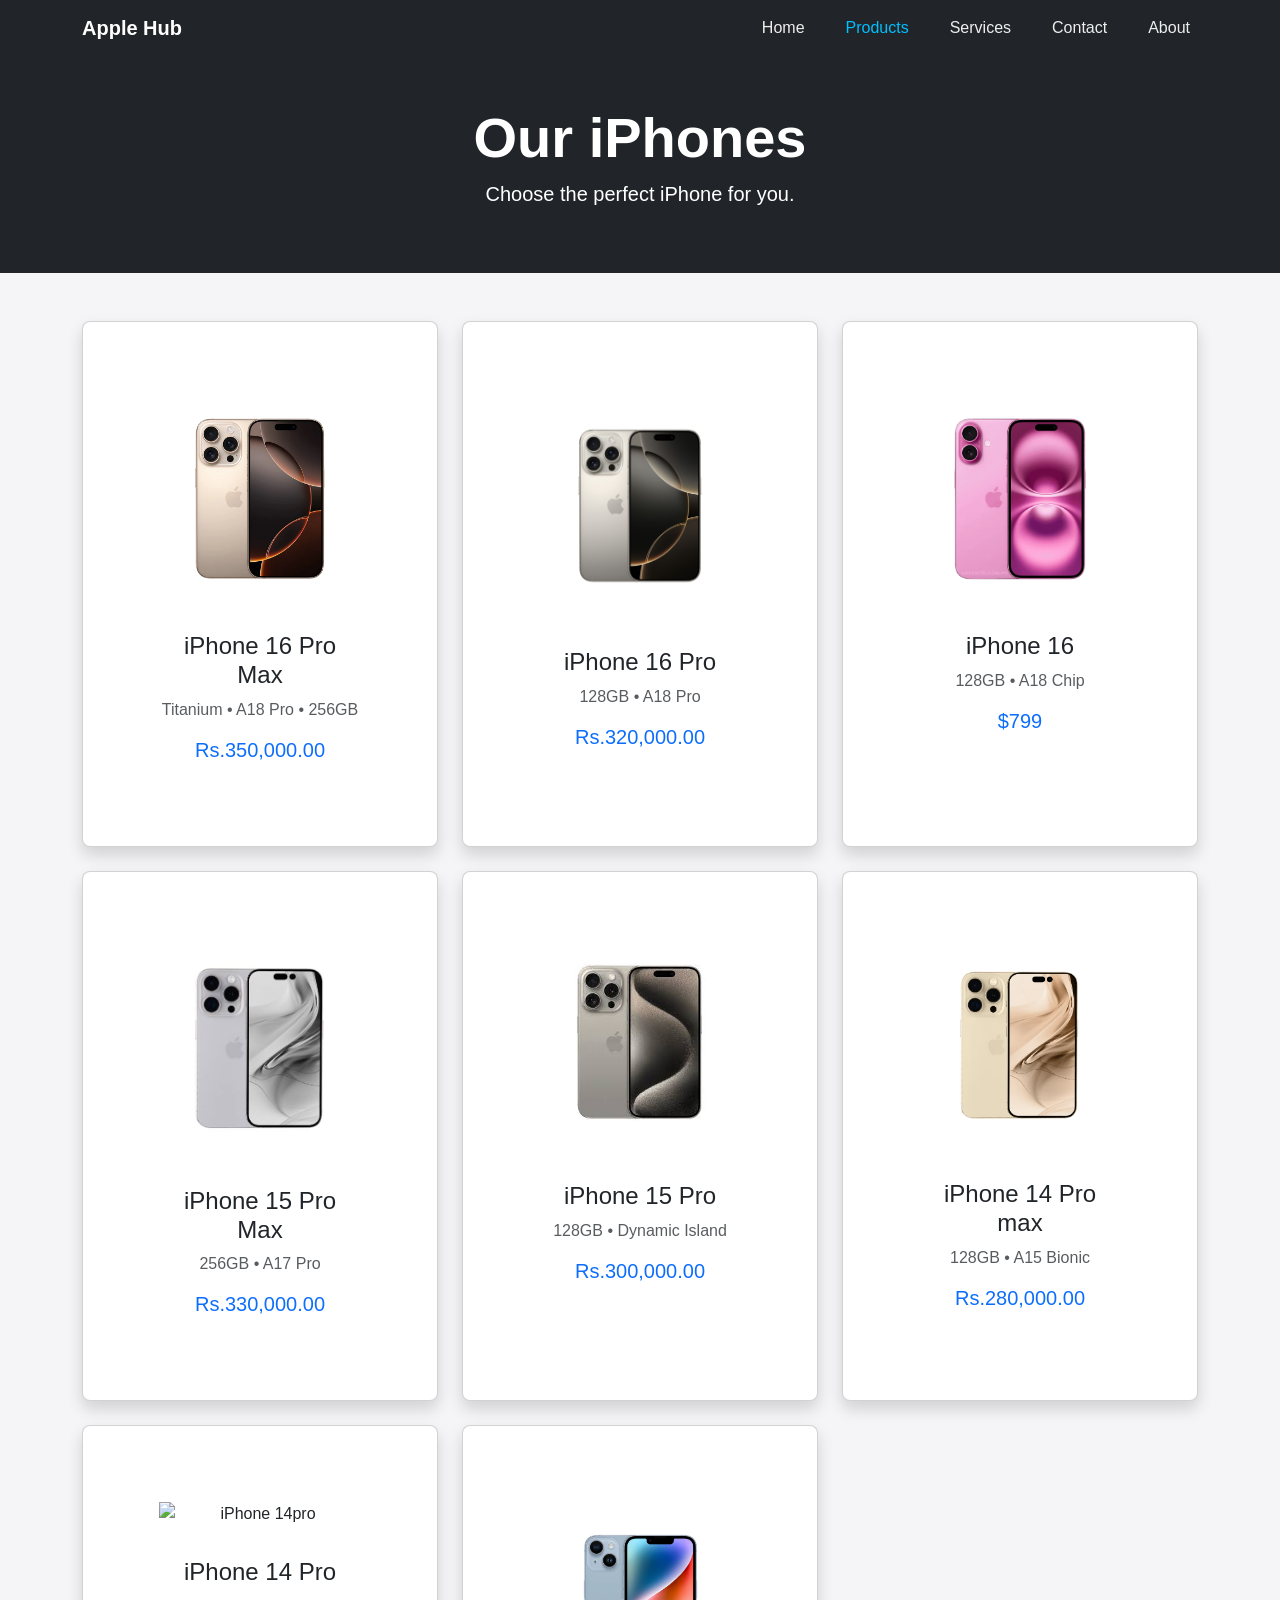
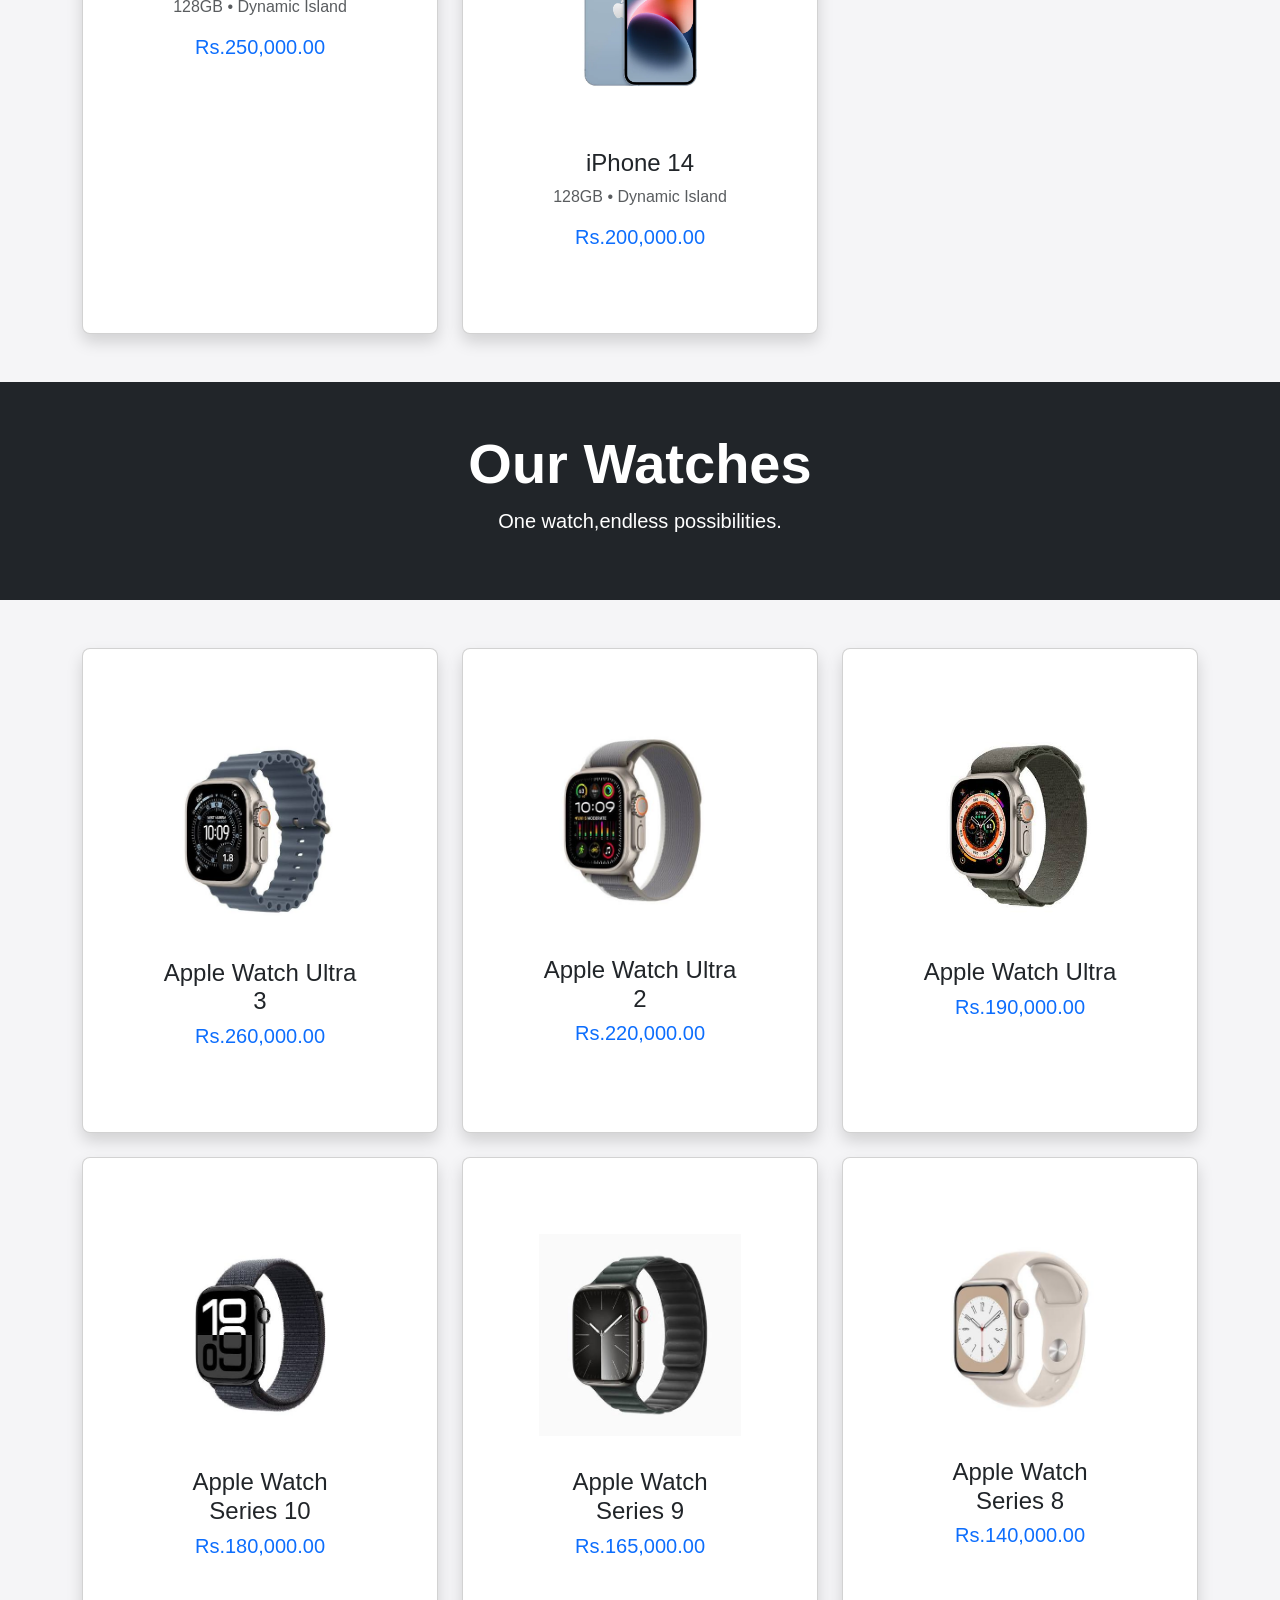
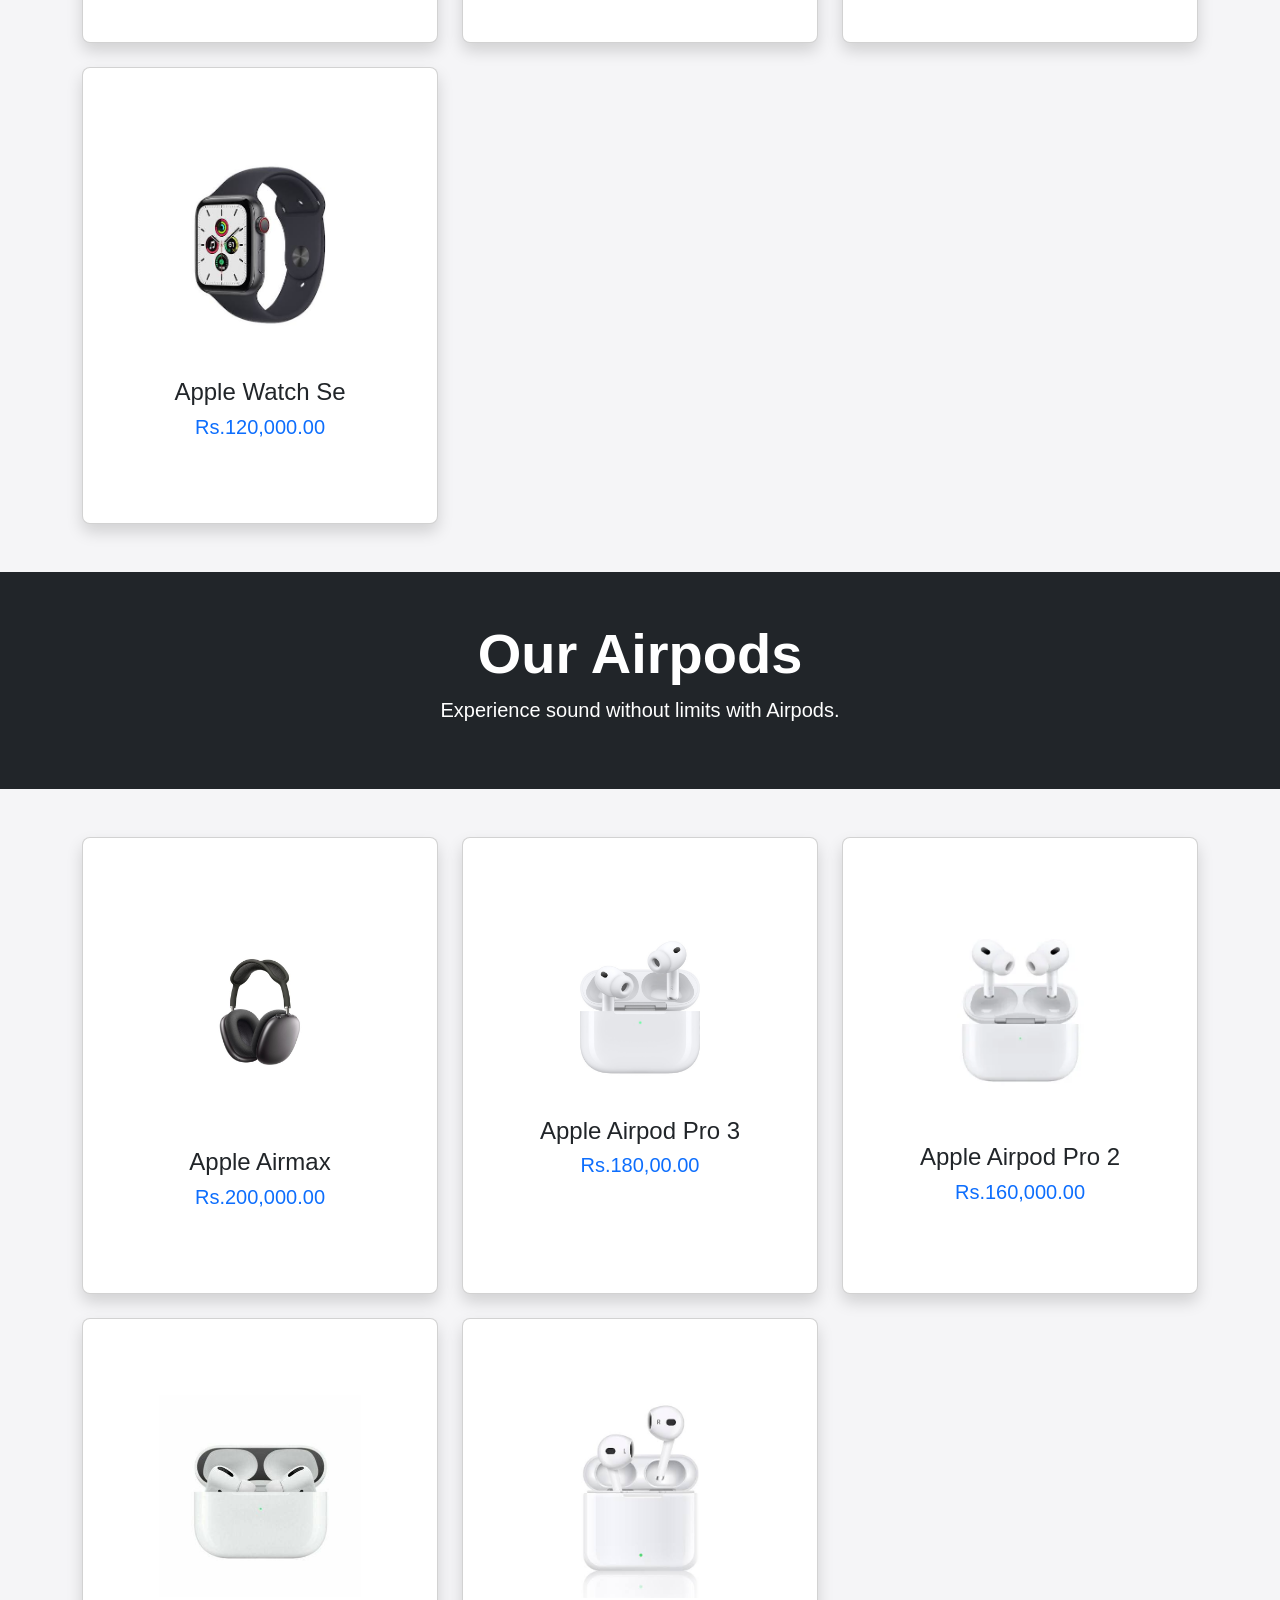
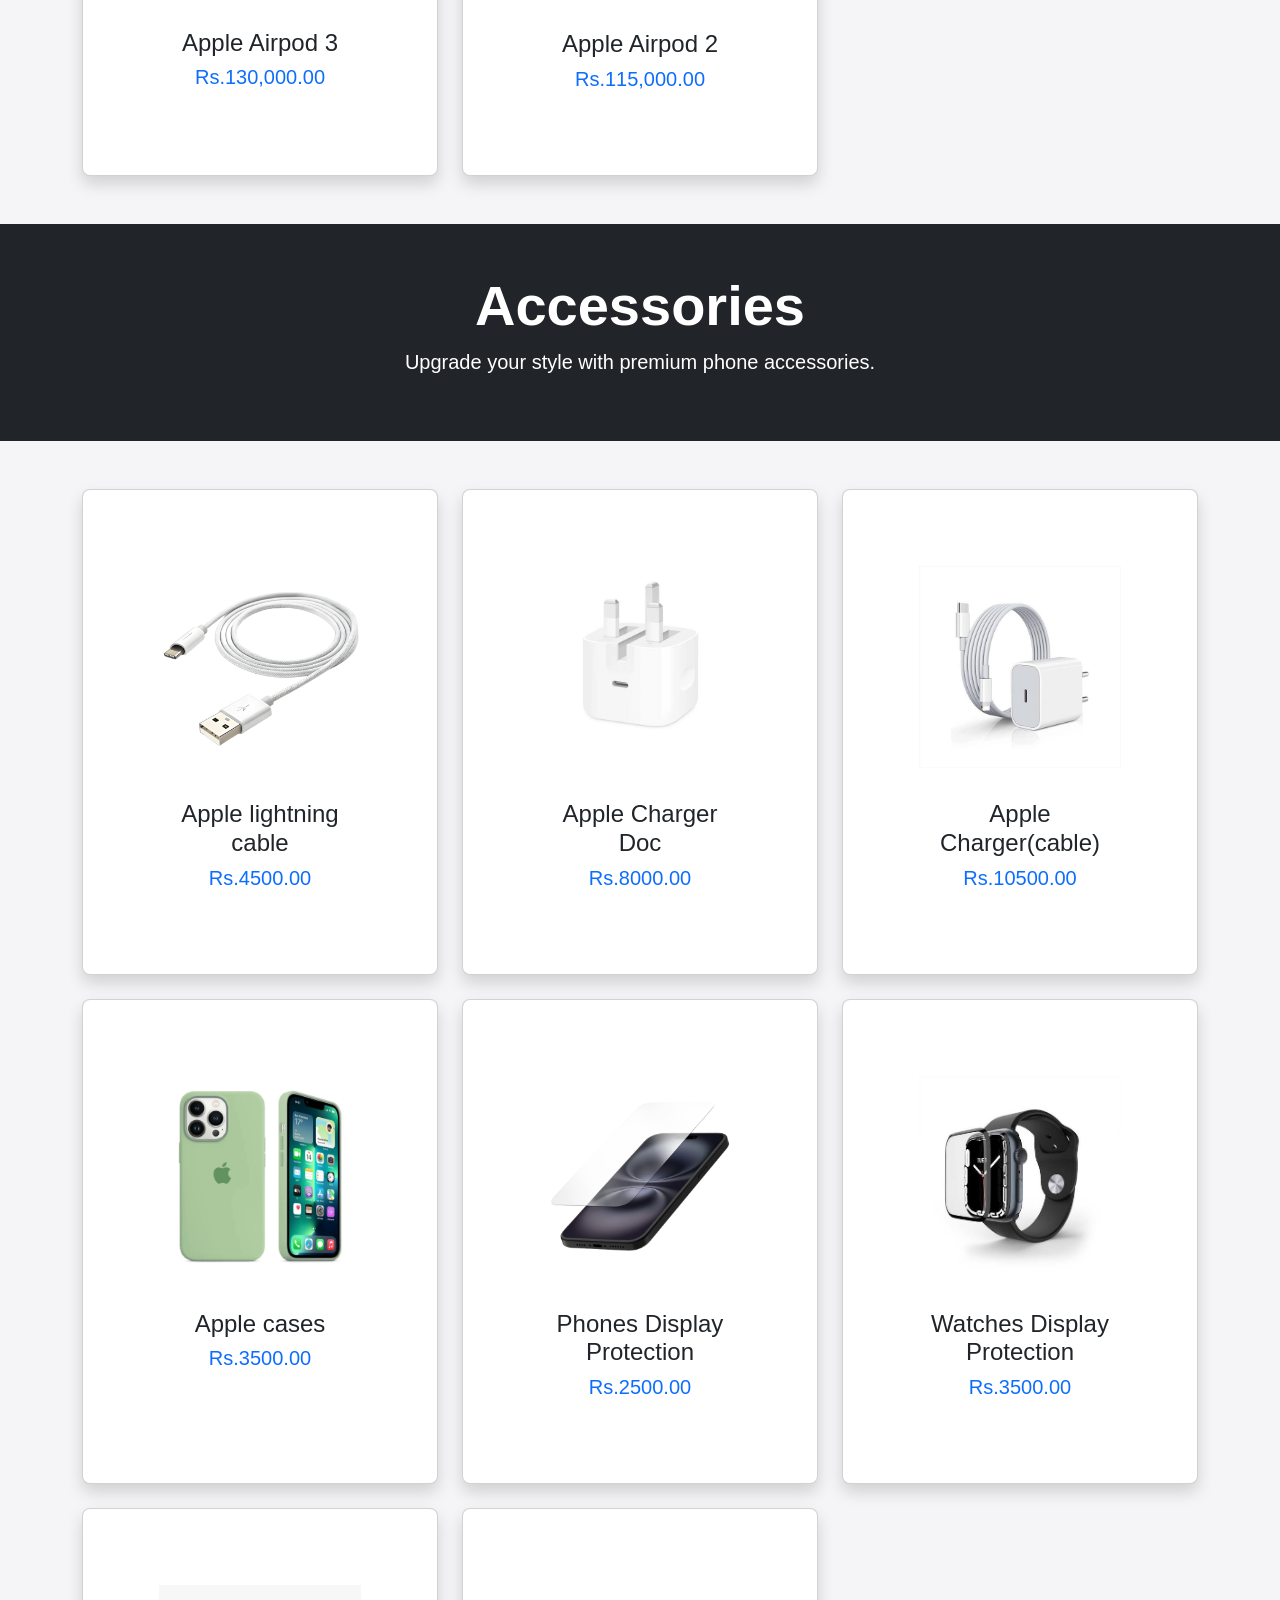
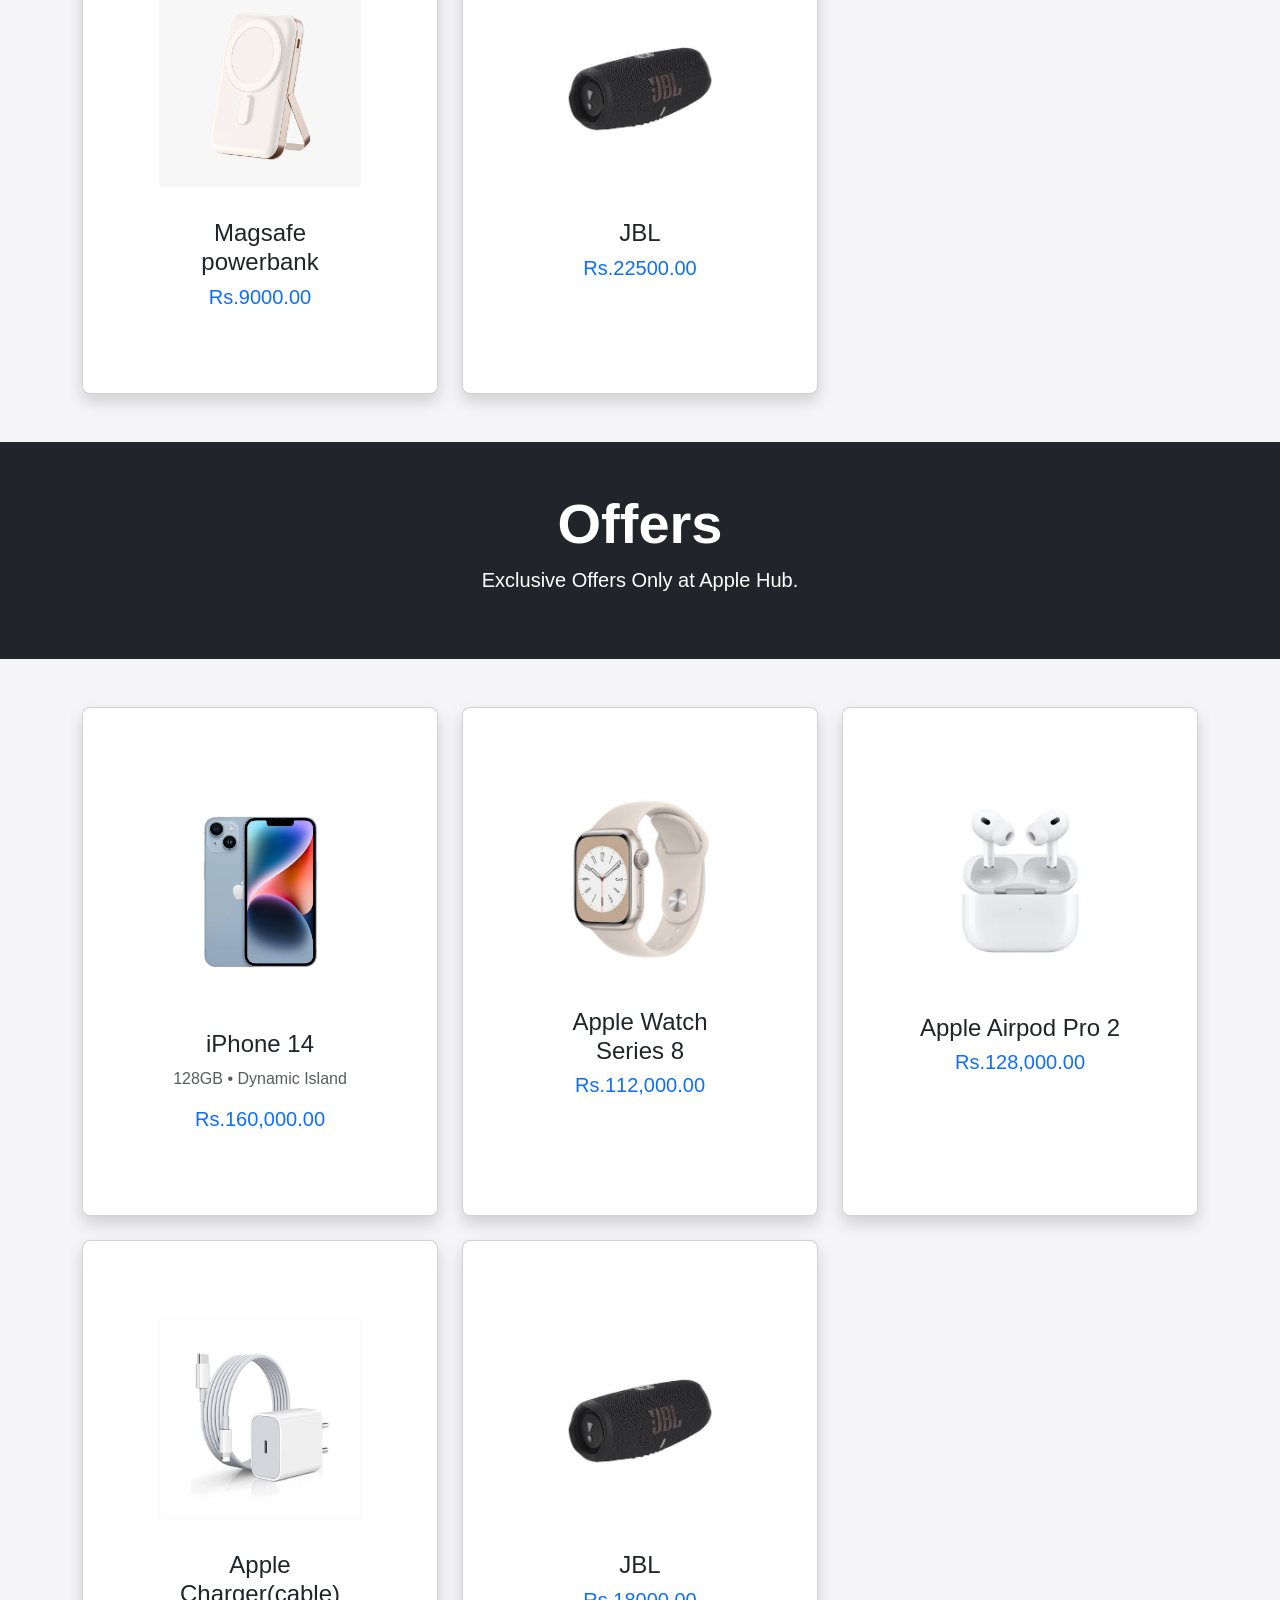
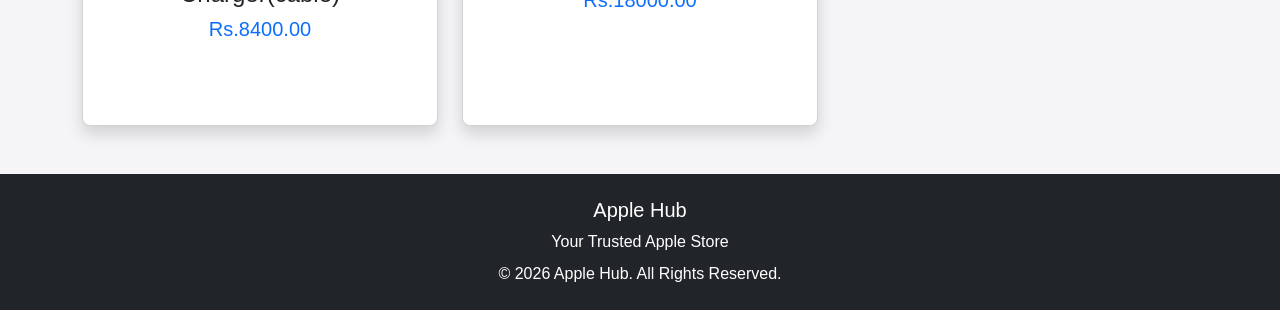
==== products.html @ 4ab9c00a "site" ====
<!DOCTYPE html>
<html lang="en">
<head>
    <meta charset="UTF-8">
    <meta name="viewport" content="width=device-width, initial-scale=1.0">
    <title>Products | Apple Hub</title>

    <link href="https://cdn.jsdelivr.net/npm/bootstrap@5.3.3/dist/css/bootstrap.min.css" rel="stylesheet">
    <link rel="stylesheet" href="css/style.css">
    <script src="https://cdn.jsdelivr.net/npm/bootstrap@5.3.3/dist/js/bootstrap.bundle.min.js"></script>
    <script src="script.js" defer></script>
</head>
<body>

<!-- Navbar -->
<nav class="navbar navbar-expand-lg navbar-dark bg-dark sticky-top">
    <div class="container">
        <a class="navbar-brand fw-bold" href="index.html"><div class="apname">Apple Hub</div></a>

        <button class="navbar-toggler" type="button" data-bs-toggle="collapse" data-bs-target="#navbarNav">
            <span class="navbar-toggler-icon"></span>
        </button>

        <div class="collapse navbar-collapse" id="navbarNav">
            <ul class="navbar-nav ms-auto">
                <li class="nav-item"><a class="nav-link" href="index.html">Home</a></li>
                <li class="nav-item"><a class="nav-link active" href="products.html">Products</a></li>
                <li class="nav-item"><a class="nav-link" href="services.html">Services</a></li>
                <li class="nav-item"><a class="nav-link" href="contact.html">Contact</a></li>
                <li class="nav-item"><a class="nav-link" href="about.html">About</a></li>
                
            </ul>
        </div>
    </div>
</nav>

<!-- Page Header -->
<section id="iPhones" class="bg-dark text-white text-center py-5">
    <div class="container">
        <h1 class="display-4 fw-bold">Our iPhones</h1>
        <p class="lead">Choose the perfect iPhone for you.</p>
    </div>
</section>

<!-- Products -->
<section  class="py-5">
<div class="container">

<div class="row g-4">

<!-- Product 1 -->
<div class="col-lg-4 col-md-6">
<div class="card shadow h-100">

<img src="images/iphone16promax.png" class="card-img-top p-3" alt="iPhone 16 Pro max" Maxstyle="width: 250px; height: 250px; object-fit: contain;">

<div class="card-body text-center">

<h4>iPhone 16 Pro Max</h4>

<p class="text-muted">
Titanium • A18 Pro • 256GB
</p>

<h5 class="text-primary">Rs.350,000.00</h5>


</div>

</div>
</div>

<!-- Product 2 -->
<div class="col-lg-4 col-md-6">
<div class="card shadow h-100">

<img src="images/iphone16pro.png" class="card-img-top p-3" alt="iPhone 16 Pro"  >

<div class="card-body text-center">

<h4>iPhone 16 Pro</h4>

<p class="text-muted">
128GB • A18 Pro
</p>

<h5 class="text-primary">Rs.320,000.00</h5>



</div>

</div>
</div>

<!-- Product 3 -->
<div class="col-lg-4 col-md-6">
<div class="card shadow h-100">

<img src="images/iphone16.png" class="card-img-top p-3" alt="iPhone 16">

<div class="card-body text-center">

<h4>iPhone 16</h4>

<p class="text-muted">
128GB • A18 Chip
</p>

<h5 class="text-primary">$799</h5>



</div>

</div>
</div>

<!-- Product 4 -->
<div class="col-lg-4 col-md-6">
<div class="card shadow h-100">

<img src="images/iphone15promax.png" class="card-img-top p-3" alt="iPhone 15 Pro Max">

<div class="card-body text-center">

<h4>iPhone 15 Pro Max</h4>

<p class="text-muted">
256GB • A17 Pro
</p>

<h5 class="text-primary">Rs.330,000.00</h5>



</div>

</div>
</div>

<!-- Product 5 -->
<div class="col-lg-4 col-md-6">
<div class="card shadow h-100">

<img src="images/iphone15pro.png" class="card-img-top p-3" alt="iPhone 15pro">

<div class="card-body text-center">

<h4>iPhone 15 Pro</h4>

<p class="text-muted">
128GB • Dynamic Island
</p>

<h5 class="text-primary">Rs.300,000.00</h5>



</div>

</div>
</div>

<!-- Product 6 -->
<div class="col-lg-4 col-md-6">
<div class="card shadow h-100">

<img src="images/iphone14promax.png" class="card-img-top p-3" alt="iPhone 14promax">

<div class="card-body text-center">

<h4>iPhone 14 Pro max</h4>

<p class="text-muted">
128GB • A15 Bionic
</p>

<h5 class="text-primary">Rs.280,000.00</h5>





</div>

</div>
</div>

<!-- Product 7 -->
<div class="col-lg-4 col-md-6">
<div class="card shadow h-100">

<img src="images/iphone14pro.png" class="card-img-top p-3" alt="iPhone 14pro">

<div class="card-body text-center">

<h4>iPhone 14 Pro</h4>

<p class="text-muted">
128GB • Dynamic Island
</p>

<h5 class="text-primary">Rs.250,000.00</h5>



</div>

</div>
</div>

<!-- Product 8 -->
<div class="col-lg-4 col-md-6">
<div class="card shadow h-100">

<img src="images/iphone14.png" class="card-img-top p-3" alt="iPhone 17">

<div class="card-body text-center">

<h4>iPhone 14</h4>

<p class="text-muted">
128GB • Dynamic Island
</p>

<h5 class="text-primary">Rs.200,000.00</h5>



</div>

</div>
</div>

</div>

</div>
</section>


<!-- watches -->
<section id="watches" class="bg-dark text-white text-center py-5">
    <div class="container">
        <h1 class="display-4 fw-bold">Our Watches</h1>
        <p class="lead">One watch,endless possibilities.</p>
    </div>
</section>

<!-- Products -->
<section  class="py-5">
<div class="container">

<div class="row g-4">

<!-- Product 1 -->
<div class="col-lg-4 col-md-6">
<div class="card shadow h-100">

<img src="images/ultra3.png" class="card-img-top p-3" alt="ultra 3">

<div class="card-body text-center">

<h4>Apple Watch Ultra 3</h4>


<h5 class="text-primary">Rs.260,000.00</h5>


</div>

</div>
</div>

<!-- Product 2 -->
<div class="col-lg-4 col-md-6">
<div class="card shadow h-100">

<img src="images/ultra2.png" class="card-img-top p-3" alt="Apple Watch Ultra 3">

<div class="card-body text-center">

<h4>Apple Watch Ultra 2</h4>


<h5 class="text-primary">Rs.220,000.00</h5>



</div>

</div>
</div>

<!-- Product 3 -->
<div class="col-lg-4 col-md-6">
<div class="card shadow h-100">

<img src="images/ultra.png" class="card-img-top p-3" alt="Apple Watch Ultra">

<div class="card-body text-center">

<h4>Apple Watch Ultra </h4>


<h5 class="text-primary">Rs.190,000.00</h5>



</div>

</div>
</div>

<!-- Product 4 -->
<div class="col-lg-4 col-md-6">
<div class="card shadow h-100">

<img src="images/s10.png" class="card-img-top p-3" alt="Apple Watch Series 10">

<div class="card-body text-center">

<h4>Apple Watch Series 10 </h4>


<h5 class="text-primary">Rs.180,000.00</h5>



</div>

</div>
</div>

<!-- Product 5 -->
<div class="col-lg-4 col-md-6">
<div class="card shadow h-100">

<img src="images/s9.png" class="card-img-top p-3" alt="Apple Watch Series 9">

<div class="card-body text-center">

<h4>Apple Watch Series 9</h4>


<h5 class="text-primary">Rs.165,000.00</h5>



</div>

</div>
</div>

<!-- Product 6 -->
<div class="col-lg-4 col-md-6">
<div class="card shadow h-100">

<img src="images/s8.png" class="card-img-top p-3" alt="Apple Watch Series 8">

<div class="card-body text-center">

<h4>Apple Watch Series 8</h4>


<h5 class="text-primary">Rs.140,000.00</h5>



</div>

</div>
</div>

<!-- Product 7 -->
<div class="col-lg-4 col-md-6">
<div class="card shadow h-100">

<img src="images/se.png" class="card-img-top p-3" alt="Apple Watch se">

<div class="card-body text-center">

<h4>Apple Watch Se</h4>


<h5 class="text-primary">Rs.120,000.00</h5>



</div>

</div>
</div>

</div>

</div>
</section>


<!-- airpod -->
<section id="airpods" class="bg-dark text-white text-center py-5">
    <div class="container">
        <h1 class="display-4 fw-bold">Our Airpods</h1>
        <p class="lead">Experience sound without limits with Airpods.</p>
    </div>
</section>

<!-- Products -->
<section  class="py-5">
<div class="container">

<div class="row g-4">

<!-- Product 1 -->
<div class="col-lg-4 col-md-6">
<div class="card shadow h-100">

<img src="images/airmax.png" class="card-img-top p-3" alt="airmax" Maxstyle="width: 250px; height: 250px; object-fit: contain;">

<div class="card-body text-center">

<h4>Apple Airmax</h4>

<h5 class="text-primary">Rs.200,000.00</h5>


</div>

</div>
</div>

<!-- Product 2 -->
<div class="col-lg-4 col-md-6">
<div class="card shadow h-100">

<img src="images/airpro3.png" class="card-img-top p-3" alt="airpro3"  >

<div class="card-body text-center">

<h4>Apple Airpod Pro 3</h4>


<h5 class="text-primary">Rs.180,00.00</h5>



</div>

</div>
</div>

<!-- Product 3 -->
<div class="col-lg-4 col-md-6">
<div class="card shadow h-100">

<img src="images/airpro2.png" class="card-img-top p-3" alt="airpro2">

<div class="card-body text-center">

<h4>Apple Airpod Pro 2</h4>

<h5 class="text-primary">Rs.160,000.00</h5>



</div>

</div>
</div>

<!-- Product 4 -->
<div class="col-lg-4 col-md-6">
<div class="card shadow h-100">

<img src="images/air3.png" class="card-img-top p-3" alt="Apple Airpod 3">

<div class="card-body text-center">

<h4>Apple Airpod 3</h4>


<h5 class="text-primary">Rs.130,000.00</h5>



</div>

</div>
</div>

<!-- Product 5 -->
<div class="col-lg-4 col-md-6">
<div class="card shadow h-100">

<img src="images/air2.png" class="card-img-top p-3" alt="Apple Airpod 2">

<div class="card-body text-center">

<h4>Apple Airpod 2</h4>


<h5 class="text-primary">Rs.115,000.00</h5>



</div>

</div>
</div>
</div>

</div>
</section>





<!-- accessories -->
<section id="Accessories" class="bg-dark text-white text-center py-5">
    <div class="container">
        <h1 class="display-4 fw-bold">Accessories</h1>
        <p class="lead">Upgrade your style with premium phone accessories.</p>
    </div>
</section>

<!-- Products -->
<section  class="py-5">
<div class="container">

<div class="row g-4">

<!-- Product 1 -->
<div class="col-lg-4 col-md-6">
<div class="card shadow h-100">

<img src="images/icable.png" class="card-img-top p-3" alt="icable" Maxstyle="width: 250px; height: 250px; object-fit: contain;">

<div class="card-body text-center">

<h4>Apple lightning cable</h4>

<h5 class="text-primary">Rs.4500.00</h5>


</div>

</div>
</div>

<!-- Product 2 -->
<div class="col-lg-4 col-md-6">
<div class="card shadow h-100">

<img src="images/charger.png" class="card-img-top p-3" alt="charger"  >

<div class="card-body text-center">

<h4>Apple Charger Doc</h4>


<h5 class="text-primary">Rs.8000.00</h5>



</div>

</div>
</div>

<!-- Product 3 -->
<div class="col-lg-4 col-md-6">
<div class="card shadow h-100">

<img src="images/casecharger.png" class="card-img-top p-3" alt="casecharger">

<div class="card-body text-center">

<h4>Apple Charger(cable)</h4>

<h5 class="text-primary">Rs.10500.00</h5>



</div>

</div>
</div>

<!-- Product 4 -->
<div class="col-lg-4 col-md-6">
<div class="card shadow h-100">

<img src="images/cases.png" class="card-img-top p-3" alt="Apple cases 3">

<div class="card-body text-center">

<h4>Apple cases</h4>


<h5 class="text-primary">Rs.3500.00</h5>



</div>

</div>
</div>

<!-- Product 5 -->
<div class="col-lg-4 col-md-6">
<div class="card shadow h-100">

<img src="images/phoneprote.png" class="card-img-top p-3" alt="Apple phoneprote 2">

<div class="card-body text-center">

<h4>Phones  Display Protection</h4>


<h5 class="text-primary">Rs.2500.00</h5>



</div>

</div>
</div>

<!-- Product 6 -->
<div class="col-lg-4 col-md-6">
<div class="card shadow h-100">

<img src="images/airprote.png" class="card-img-top p-3" alt="Air phoneprote 2">

<div class="card-body text-center">

<h4>Watches Display Protection</h4>


<h5 class="text-primary">Rs.3500.00</h5>



</div>

</div>
</div>

<!-- Product 7 -->
<div class="col-lg-4 col-md-6">
<div class="card shadow h-100">

<img src="images/mgpwr.png" class="card-img-top p-3" alt="mgpwr">

<div class="card-body text-center">

<h4>Magsafe powerbank</h4>


<h5 class="text-primary">Rs.9000.00</h5>



</div>

</div>
</div>

<!-- Product 8 -->
<div class="col-lg-4 col-md-6">
<div class="card shadow h-100">

<img src="images/jbl.png" class="card-img-top p-3" alt="jbl">

<div class="card-body text-center">

<h4>JBL</h4>


<h5 class="text-primary">Rs.22500.00</h5>



</div>

</div>
</div>

</div>

</div>
</section>


<!-- special offer -->
<section id="offers" class="bg-dark text-white text-center py-5">
    <div class="container">
        <h1 class="display-4 fw-bold">Offers</h1>
        <p class="lead">Exclusive Offers Only at Apple Hub.</p>
    </div>
</section>

<!-- Products -->
<section  class="py-5">
<div class="container">

<div class="row g-4">

<!-- Product 1 -->
<div class="col-lg-4 col-md-6">
<div class="card shadow h-100">

<img src="images/iphone14.png" class="card-img-top p-3" alt="iPhone 17">

<div class="card-body text-center">

<h4>iPhone 14</h4>

<p class="text-muted">
128GB • Dynamic Island
</p>

<h5 class="text-primary">Rs.160,000.00</h5>



</div>

</div>
</div>

<!-- Product 2 -->
<div class="col-lg-4 col-md-6">
<div class="card shadow h-100">

<img src="images/s8.png" class="card-img-top p-3" alt="Apple Watch Series 8">

<div class="card-body text-center">

<h4>Apple Watch Series 8</h4>


<h5 class="text-primary">Rs.112,000.00</h5>



</div>

</div>
</div>

<!-- Product 3 -->
<div class="col-lg-4 col-md-6">
<div class="card shadow h-100">

<img src="images/airpro2.png" class="card-img-top p-3" alt="airpro2">

<div class="card-body text-center">

<h4>Apple Airpod Pro 2</h4>

<h5 class="text-primary">Rs.128,000.00</h5>



</div>

</div>
</div>

<!-- Product 4 -->
<div class="col-lg-4 col-md-6">
<div class="card shadow h-100">

<img src="images/casecharger.png" class="card-img-top p-3" alt="casecharger">

<div class="card-body text-center">

<h4>Apple Charger(cable)</h4>

<h5 class="text-primary">Rs.8400.00</h5>



</div>

</div>
</div>


<!-- Product 5 -->
<div class="col-lg-4 col-md-6">
<div class="card shadow h-100">

<img src="images/jbl.png" class="card-img-top p-3" alt="jbl">

<div class="card-body text-center">

<h4>JBL</h4>


<h5 class="text-primary">Rs.18000.00</h5>



</div>

</div>
</div>

</div>

</div>
</section>




<!-- Footer -->
<footer class="bg-dark text-white text-center py-4">

<div class="container">

<h5>Apple Hub</h5>

<p>Your Trusted Apple Store</p>

<p class="mb-0">
© 2026 Apple Hub. All Rights Reserved.
</p>

</div>

</footer>



</body>
</html>
---- css/style.css ----
*{
    margin:0;
    padding:0;
    box-sizing:border-box;
    font-family:'Poppins',sans-serif;
}

body{
    background:#f5f5f7;
    color:#333;
}

/* Header */

header{
    display:flex;
    justify-content:space-between;
    align-items:center;
    padding:20px 8%;
    background:#000;
    gap:1rem;
}

.menu-toggle{
    display:none;
    flex-direction:column;
    justify-content:center;
    gap:4px;
    background:none;
    border:none;
    cursor:pointer;
    padding:0;
}

.menu-toggle span{
    display:block;
    width:25px;
    height:3px;
    background:#fff;
    border-radius:2px;
    transition:0.3s;
}

.logo{
    display:flex;
    align-items:center;
    gap:10px;
    color:#fff;
}

.logo i{
    font-size:32px;
}

nav ul{
    display:flex;
    list-style:none;
}


nav ul li{
    margin-left:25px;
}

nav ul li a{
    color:#fff;
    text-decoration:none;
    font-weight:500;
    transition:.3s;
}

nav ul li a:hover{
    color:#00bfff;
}

/* Hero */

.hero{
    display:flex;
    justify-content:space-between;
    align-items:center;
    padding:70px 8%;
    flex-wrap:wrap;
}

.hero-text{
    flex:1;
}

.hero-text h1{
    font-size:50px;
    margin-bottom:20px;
}

.hero-text p{
    font-size:18px;
    line-height:30px;
    margin-bottom:25px;
}

.hero-image{
    flex:1;
    text-align:center;
}

.hero-image img{
    width:320px;
    max-width:100%;
}

/* Button */

.btn{
    display:inline-block;
    padding:12px 28px;
    background:#000;
    color:#fff;
    text-decoration:none;
    border-radius:8px;
    transition:.3s;
}

.btn:hover{
    background:#0077ff;
}

/* Categories */

.categories{
    padding:60px 8%;
    text-align:center;
}

.categories h2{
    margin-bottom:40px;
}

.category-container{
    display:grid;
    grid-template-columns:repeat(auto-fit,minmax(200px,1fr));
    gap:25px;
}

/* 1. The Link Wrapper */
.card-link {
    text-decoration: none; /* Removes default link underline */
    color: inherit;        /* Keeps your text and icon colors unchanged */
    display: block;        /* Forces the link to expand to the full size of the card */
}

/* 2. Your Card Base Styles */
.card {
    background: #fff;
    padding: 60px;
    box-shadow: 0 5px 15px rgba(0, 0, 0, .1);
    transition: .3s;
    text-align: center; 
    border-radius: 8px;  
}

.card-link:hover .card {
    transform: translateY(-8px);
    box-shadow: 0 10px 25px rgba(0, 0, 0, .15); /* Slightly boosts shadow when lifted */
}

/* 4. Icon Styles */
.card i {
    font-size: 45px;
    margin-bottom: 15px;
    color: #0077ff;
}

.card h3 {
    margin: 0;
    font-family: sans-serif;
    color: #333;
}

/* Products */

.products{
    padding:60px 8%;
    text-align:center;
}

.products h2{
    margin-bottom:40px;
}

.product-container{
    display:grid;
    grid-template-columns:repeat(auto-fit,minmax(220px,1fr));
    gap:30px;
}

.product-card{
    background:#fff;
    border-radius:12px;
    padding:20px;
    box-shadow:0 5px 15px rgba(0,0,0,.1);
}

.product-card img{
    width:180px;
    height:180px;
    object-fit:contain;
}

.product-card h3{
    margin:15px 0;
}

.product-card p{
    font-size:20px;
    color:#0077ff;
    margin-bottom:15px;
}

.product-card button{
    width:100%;
    padding:12px;
    border:none;
    background:#000;
    color:#fff;
    border-radius:8px;
    cursor:pointer;
    transition:.3s;
}

.product-card button:hover{
    background:#0077ff;
}

/* Offer */

.offer{
    background:#000;
    color:#fff;
    text-align:center;
    padding:70px 8%;
}

.offer h2{
    margin-bottom:20px;
}

.offer p{
    margin-bottom:25px;
}

.offer .btn{
    background:#fff;
    color:#000;
}

/* Footer */

footer{
    background:#111;
    color:#fff;
    text-align:center;
    padding:30px;
}

footer h3{
    margin-bottom:10px;
}

footer p{
    margin:8px 0;
}

/* Responsive */

.navbar-toggler {
    border: none;
    padding: 0.35rem 0.45rem;
}

.navbar-toggler:focus {
    box-shadow: none;
}

.navbar-dark .navbar-nav .nav-link {
    color: rgba(255,255,255,0.92);
}

.navbar-dark .navbar-nav .nav-link:hover,
.navbar-dark .navbar-nav .nav-link.active {
    color: #00bfff;
}

@media (max-width: 991px) {
    .navbar-collapse {
        background: rgb(33, 37, 41);
        border-radius: 0.75rem;
        padding: 0.75rem 1rem;
        margin-top: 0.75rem;
    }

    .navbar-nav {
        display: flex;
        justify-content: space-between;
        align-items:center;
        flex-direction: column;
    }

    .navbar-nav .nav-item {
        margin-left: 0;
    }

    .navbar-nav .nav-link {
        padding: 0.6rem 0.2rem;
    }
}

@media(max-width:768px){

.hero{
    flex-direction:column-reverse;
    text-align:center;
}

.hero-text h1{
    font-size:36px;
}

.hero-image img{
    width:250px;
    margin-bottom:30px;
}

}
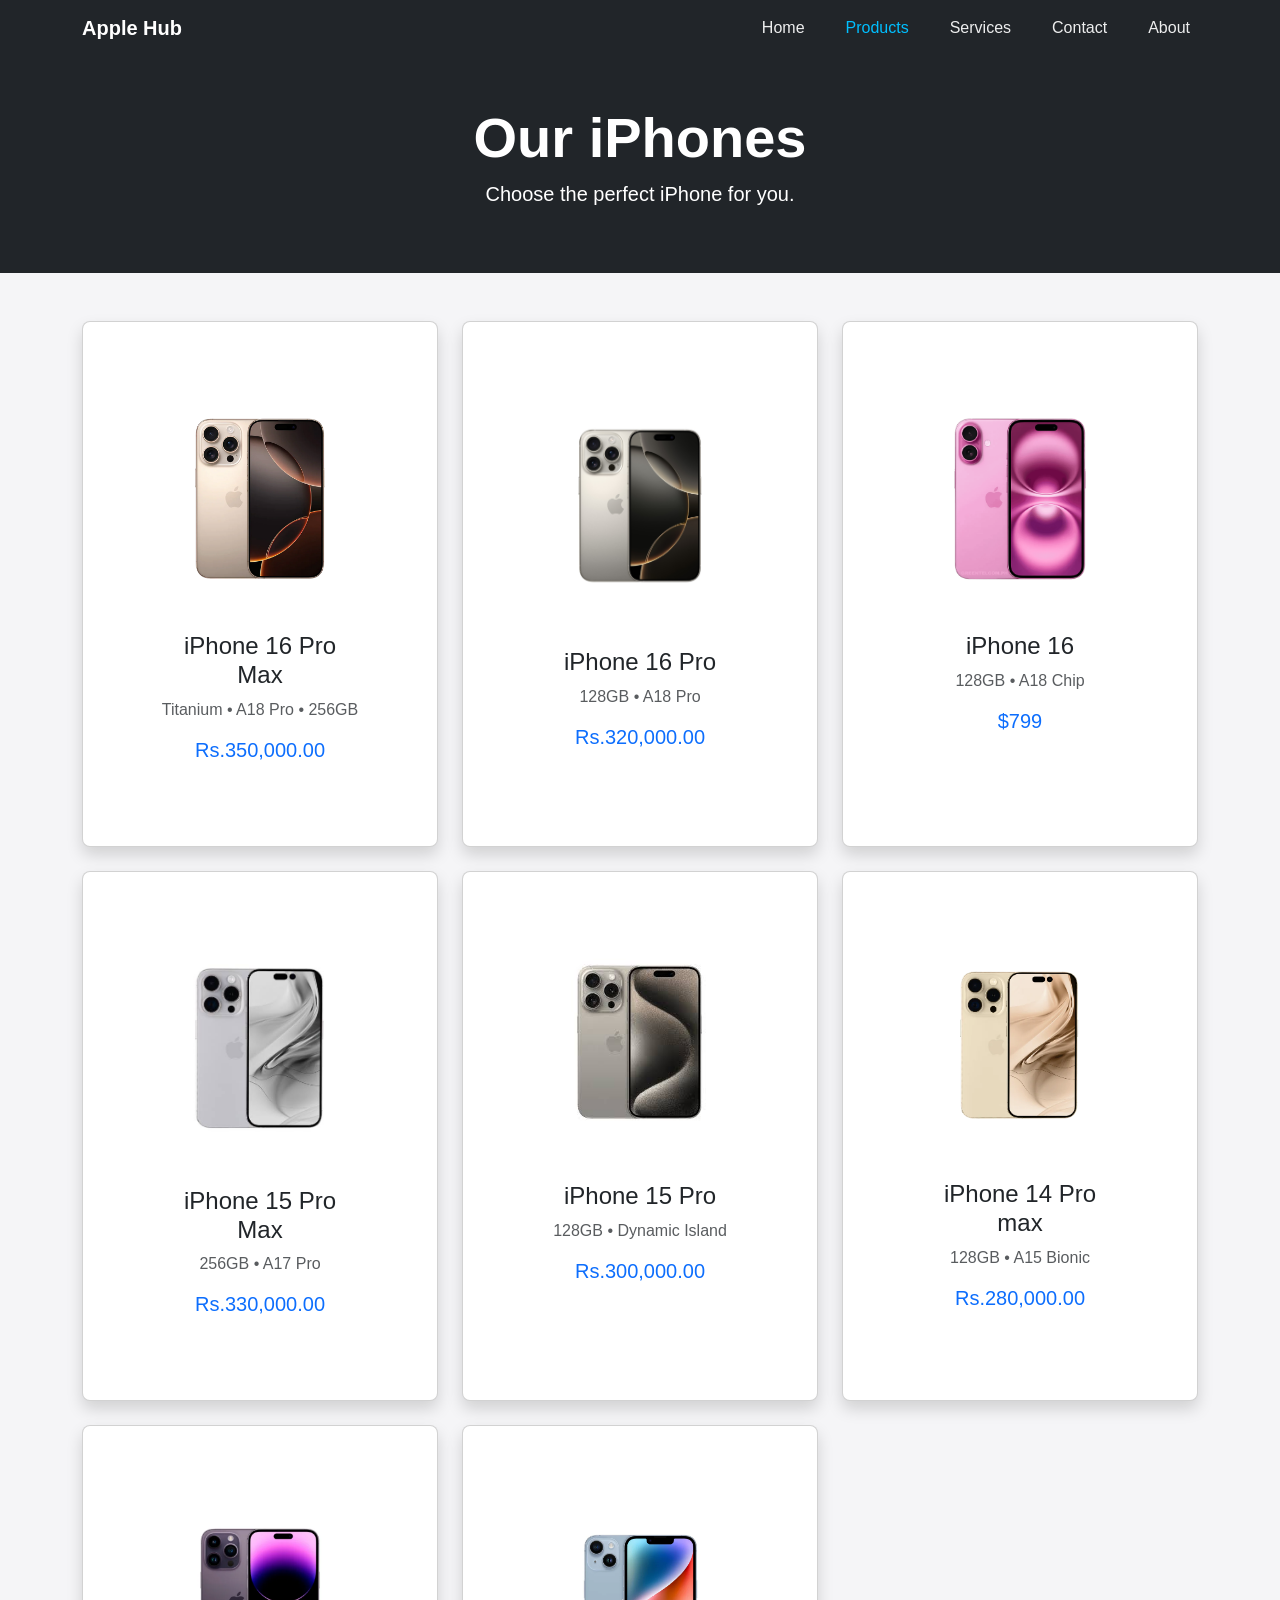
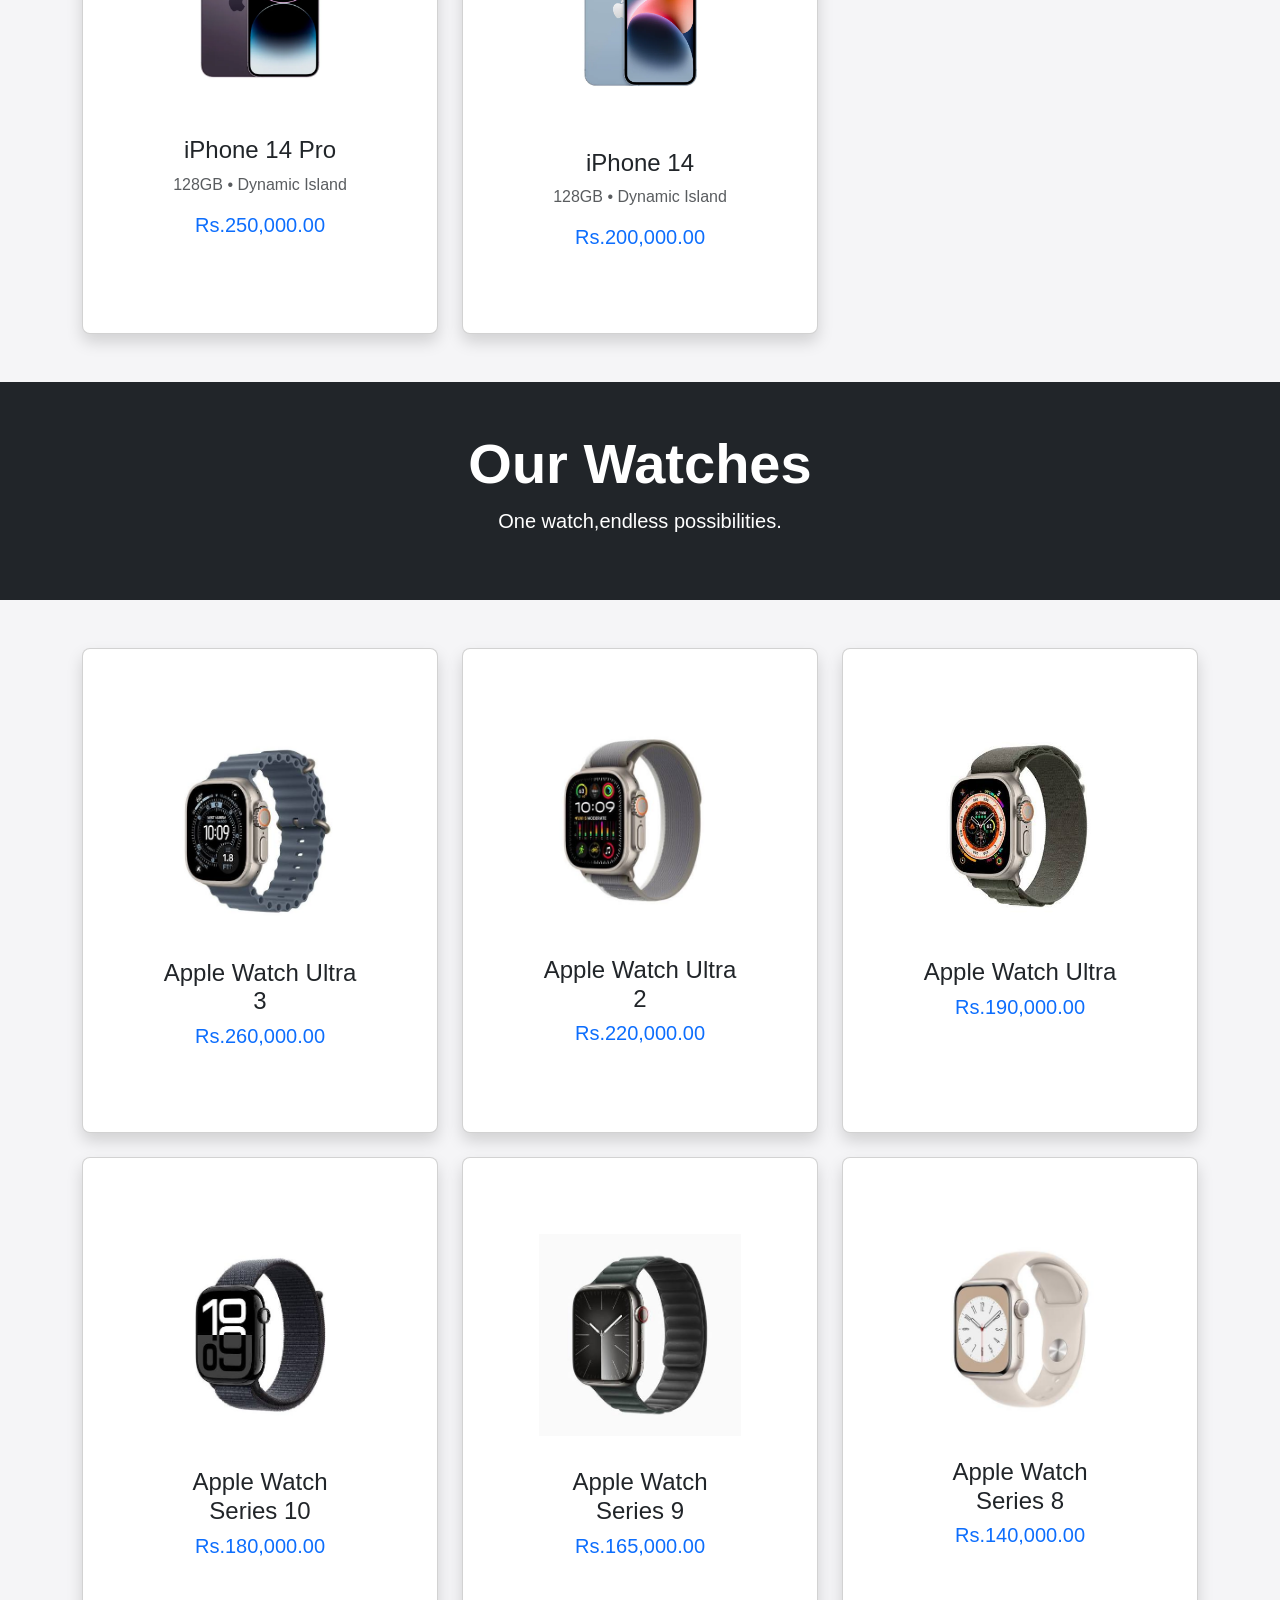
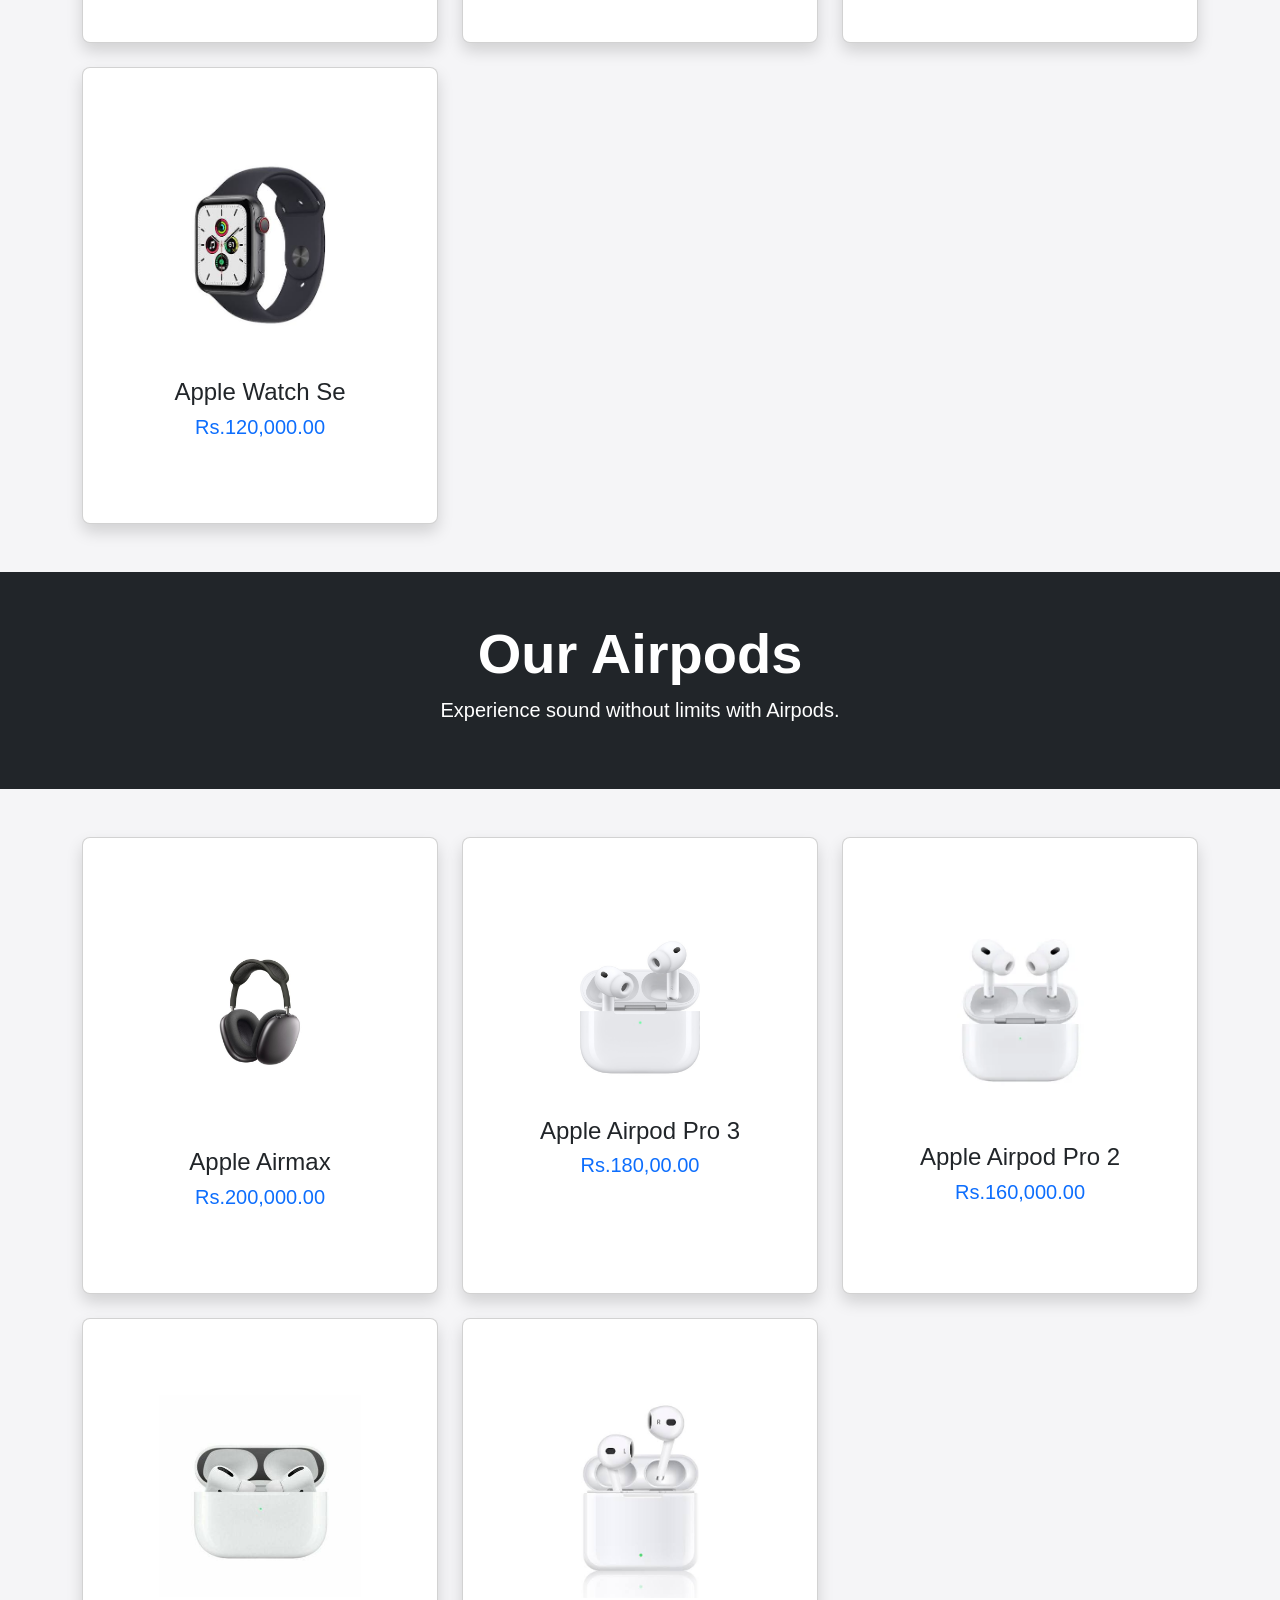
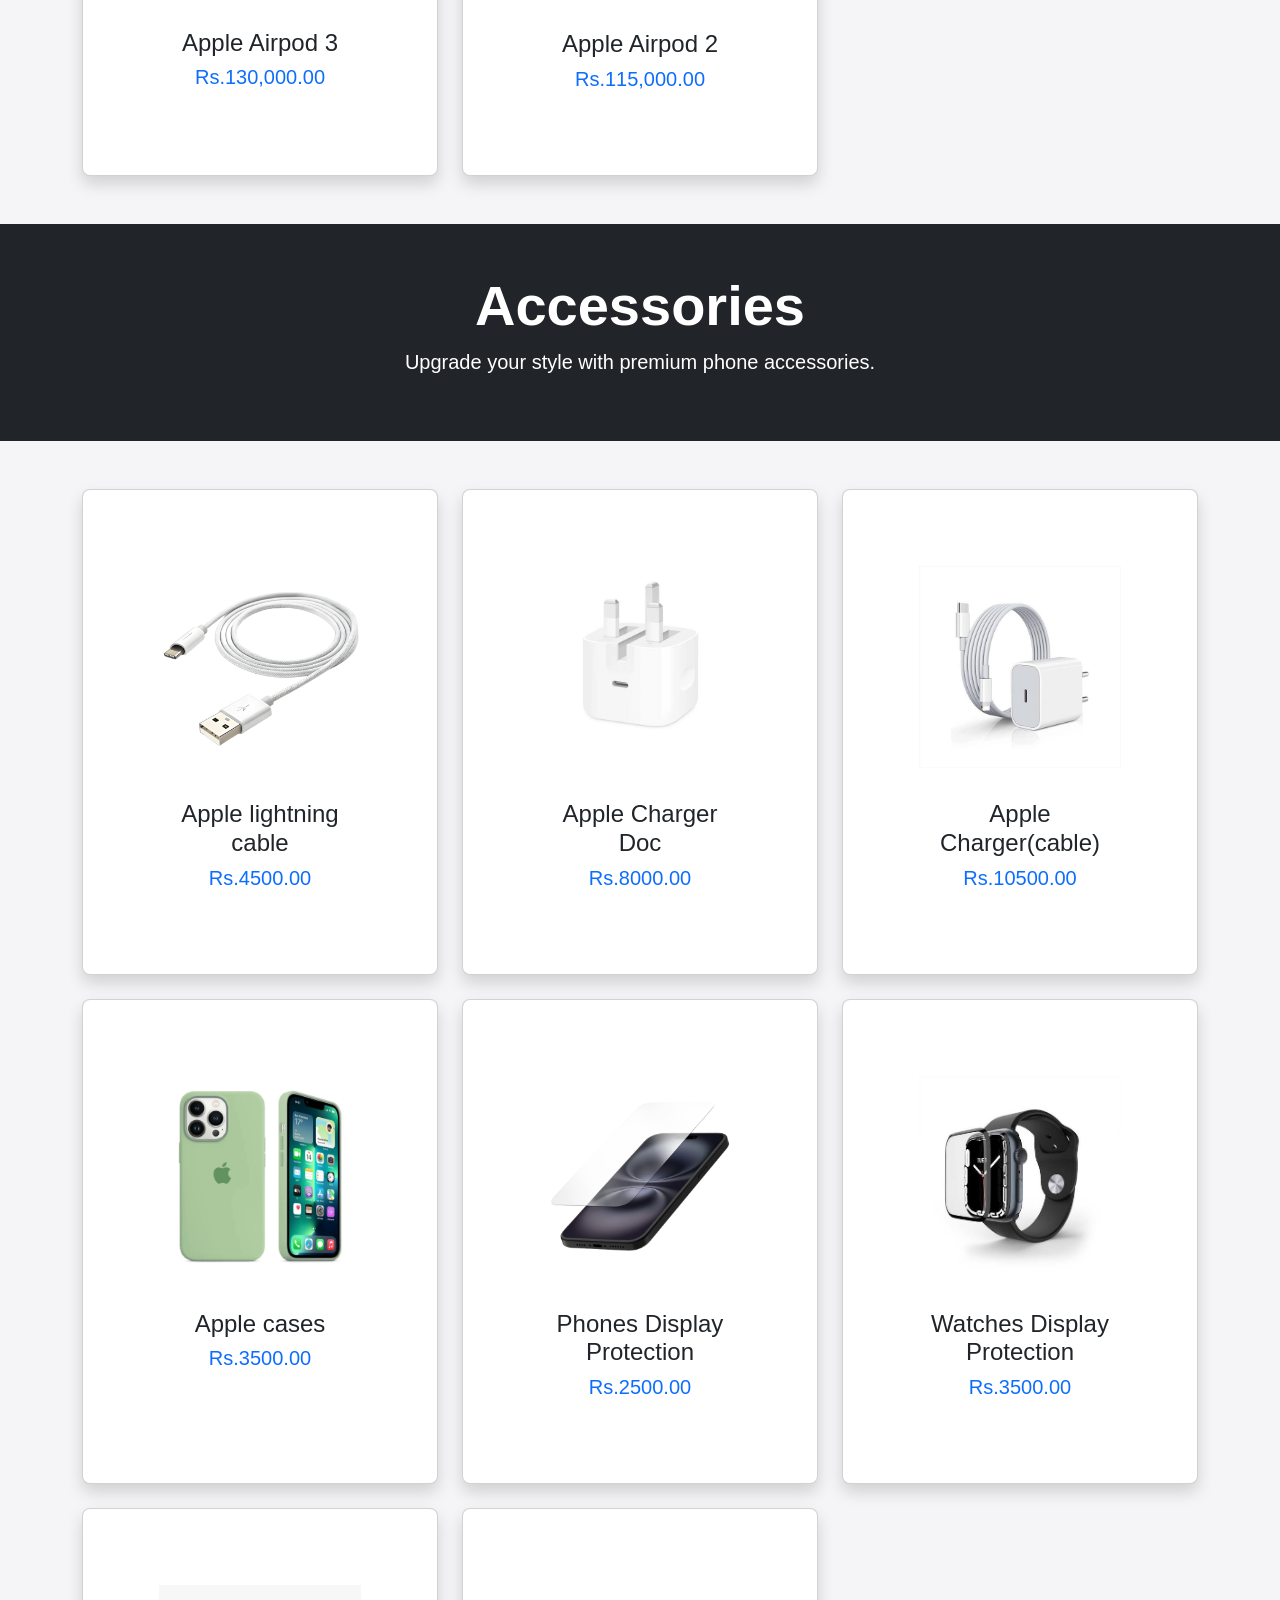
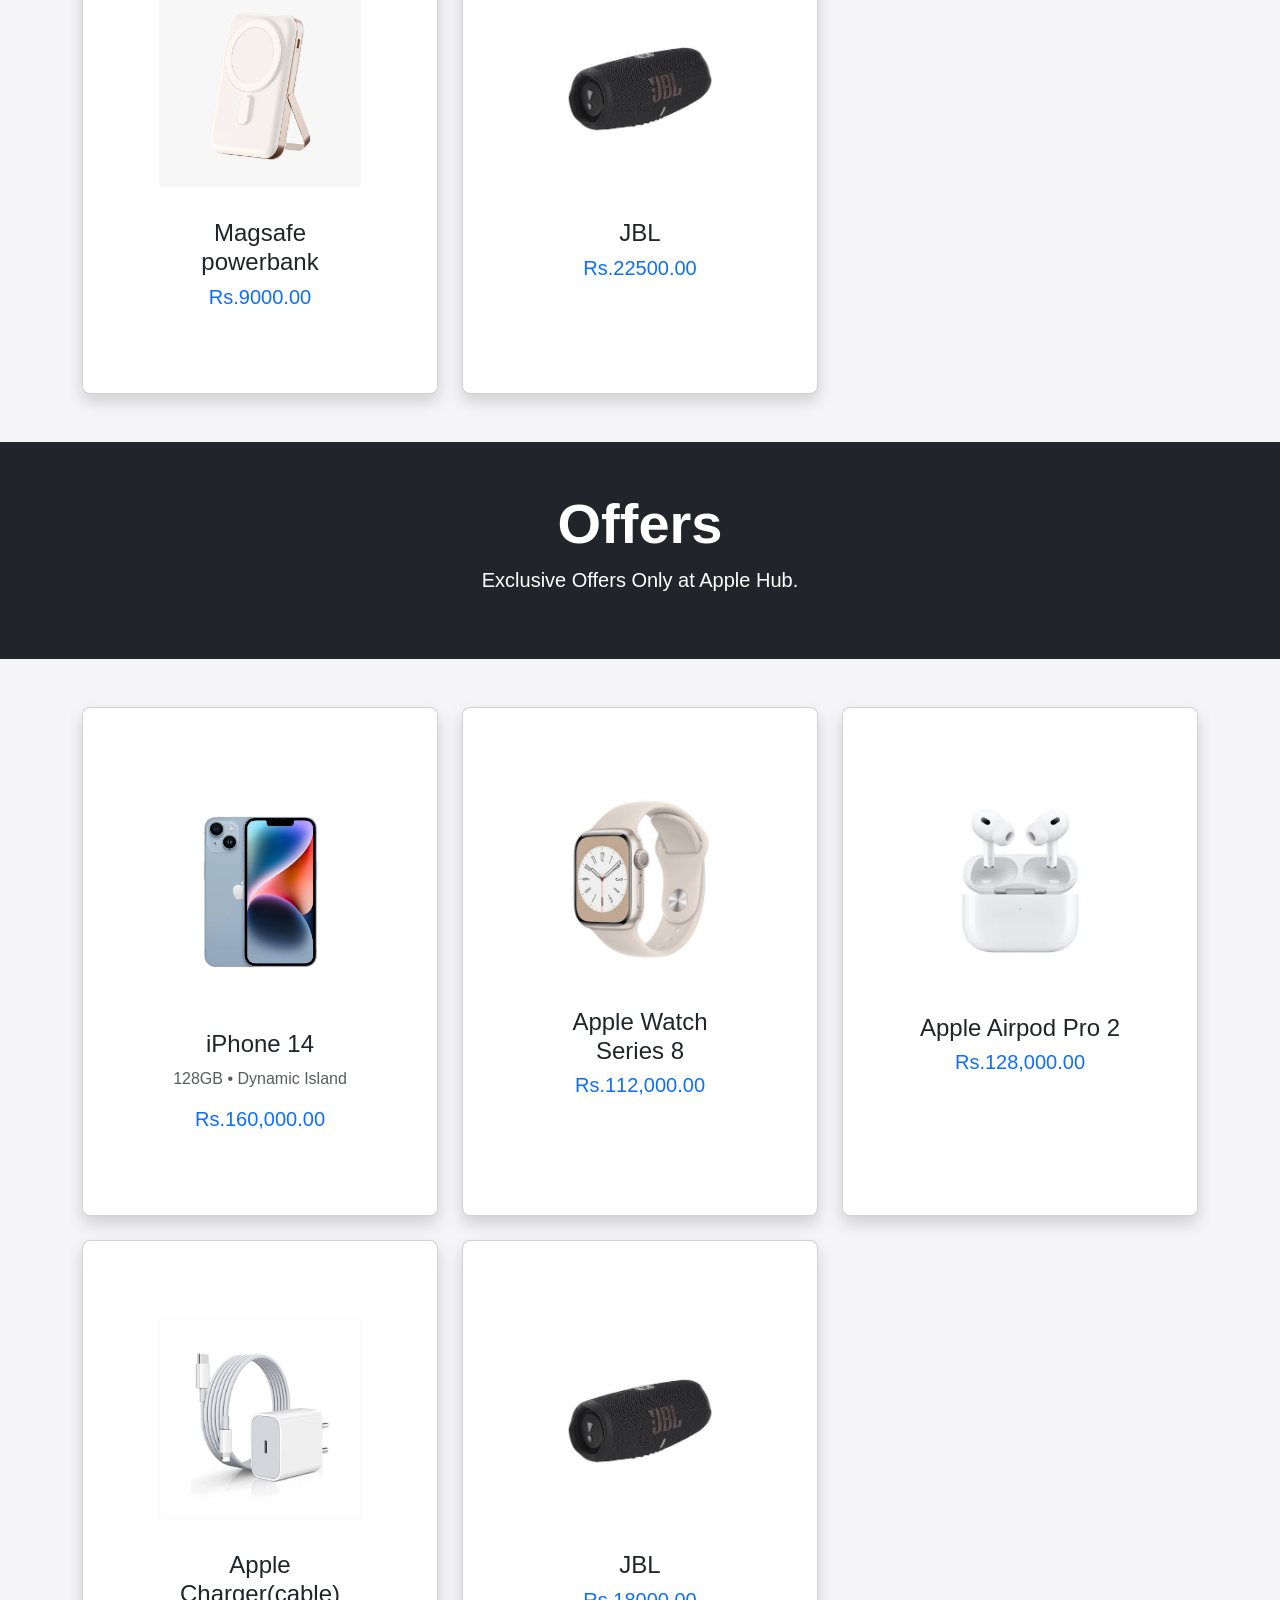
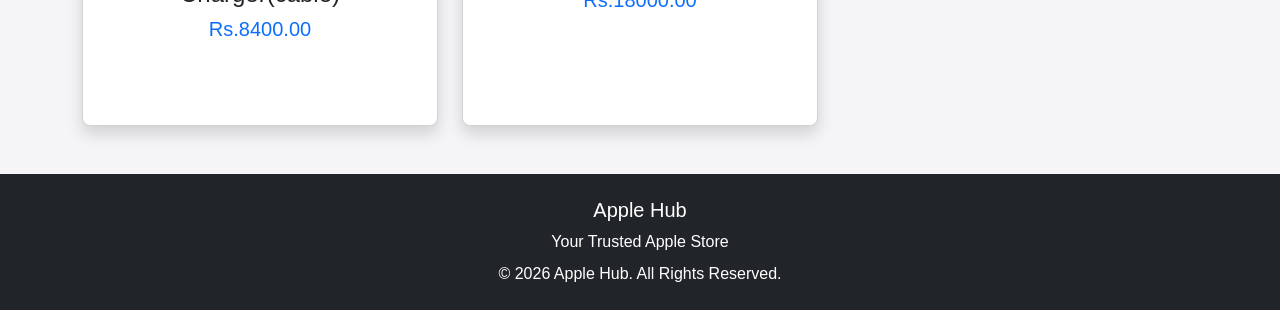
==== commit 9f6f52d3: "Add files via upload" ====
--- a/products.html
+++ b/products.html
@@ -191,7 +191,7 @@
 <div class="col-lg-4 col-md-6">
 <div class="card shadow h-100">
 
-<img src="images/iphone14pro.png" class="card-img-top p-3" alt="iPhone 14pro">
+<img src="images/iPhone14pro.png" class="card-img-top p-3" alt="iPhone 14pro">
 
 <div class="card-body text-center">
 
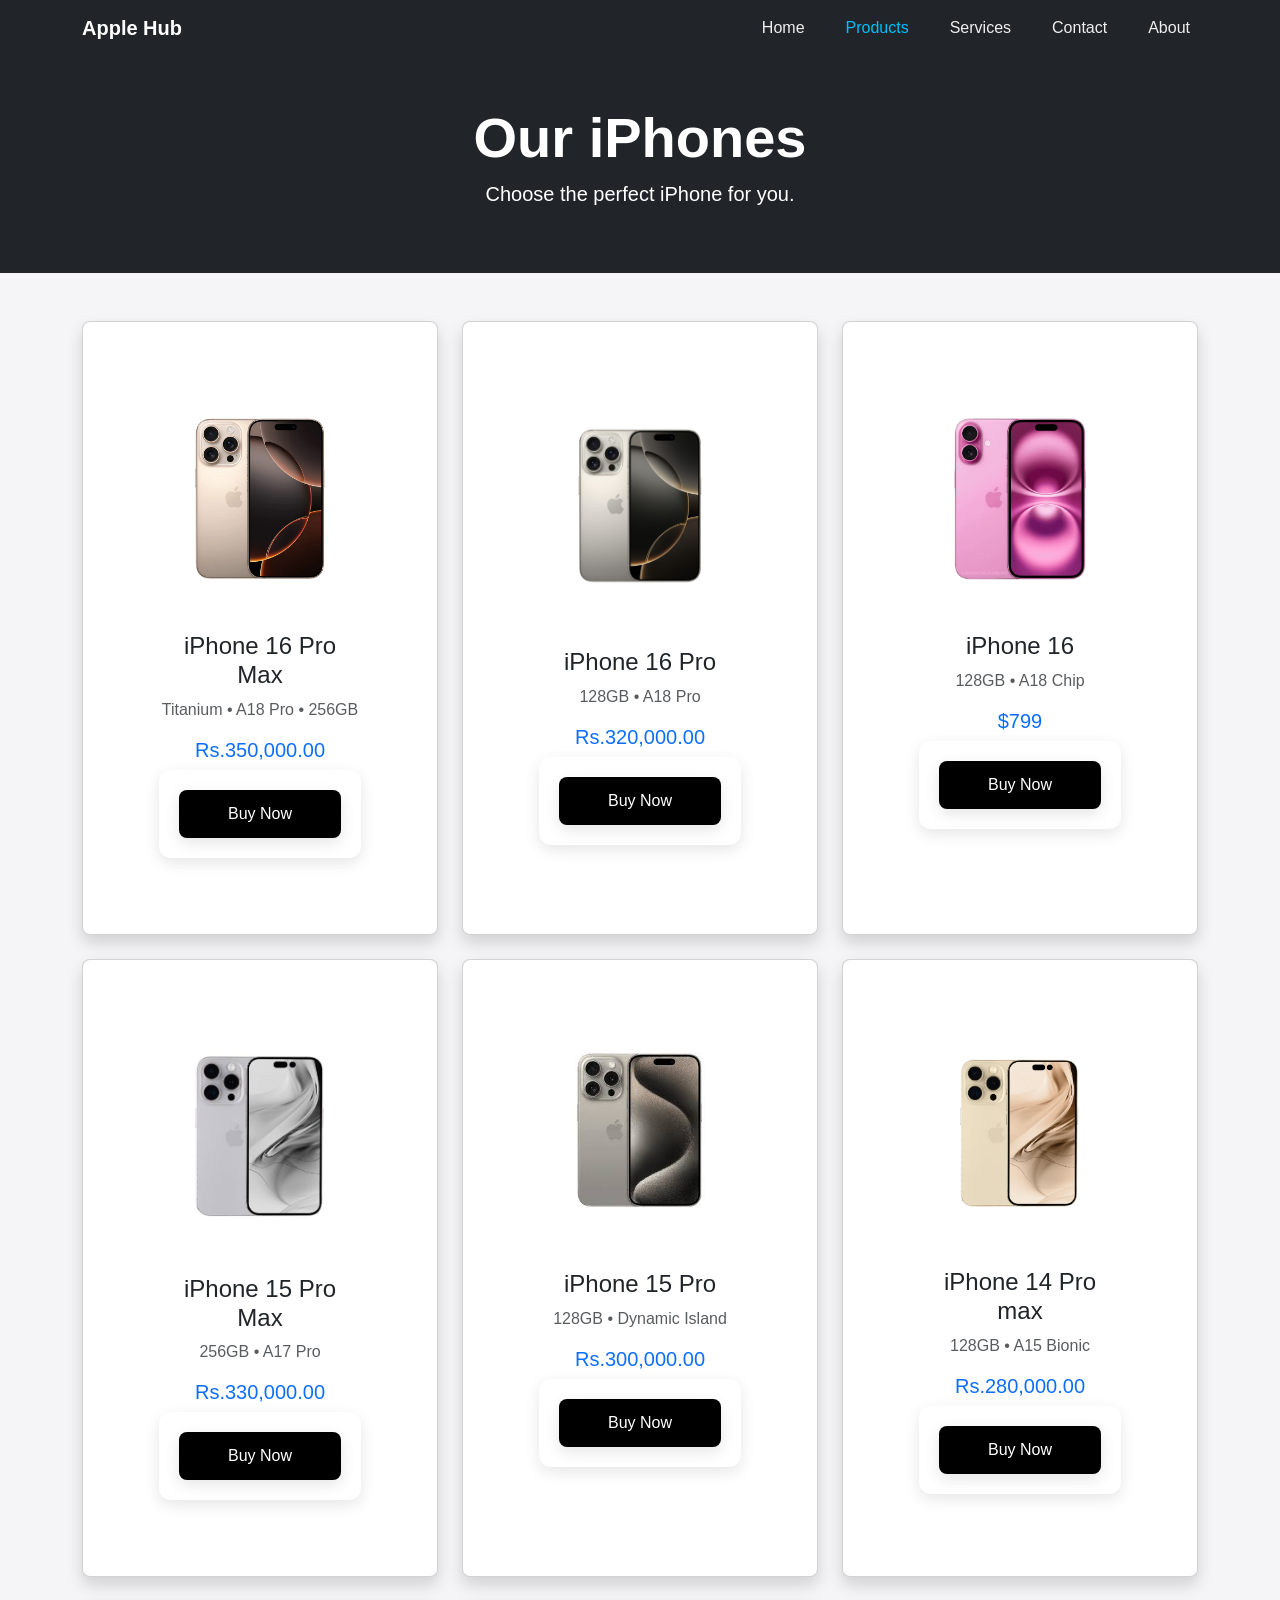
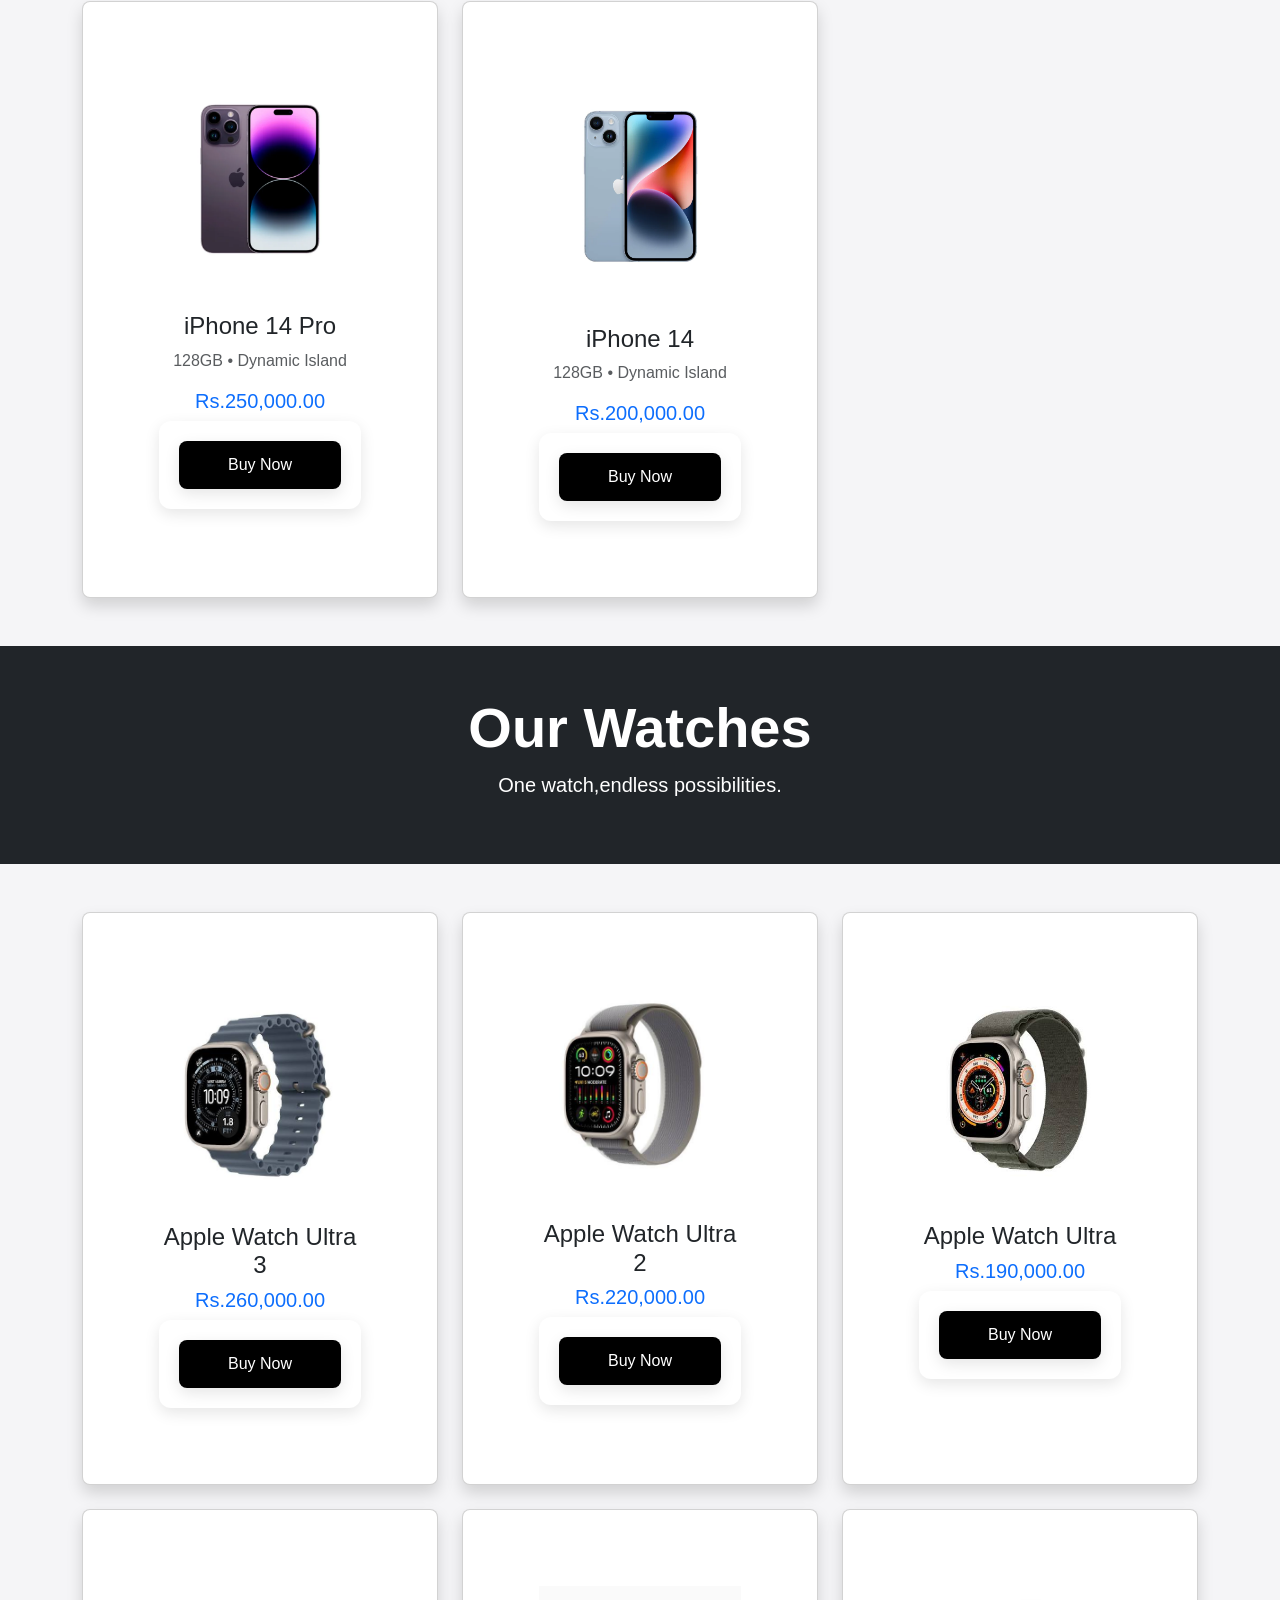
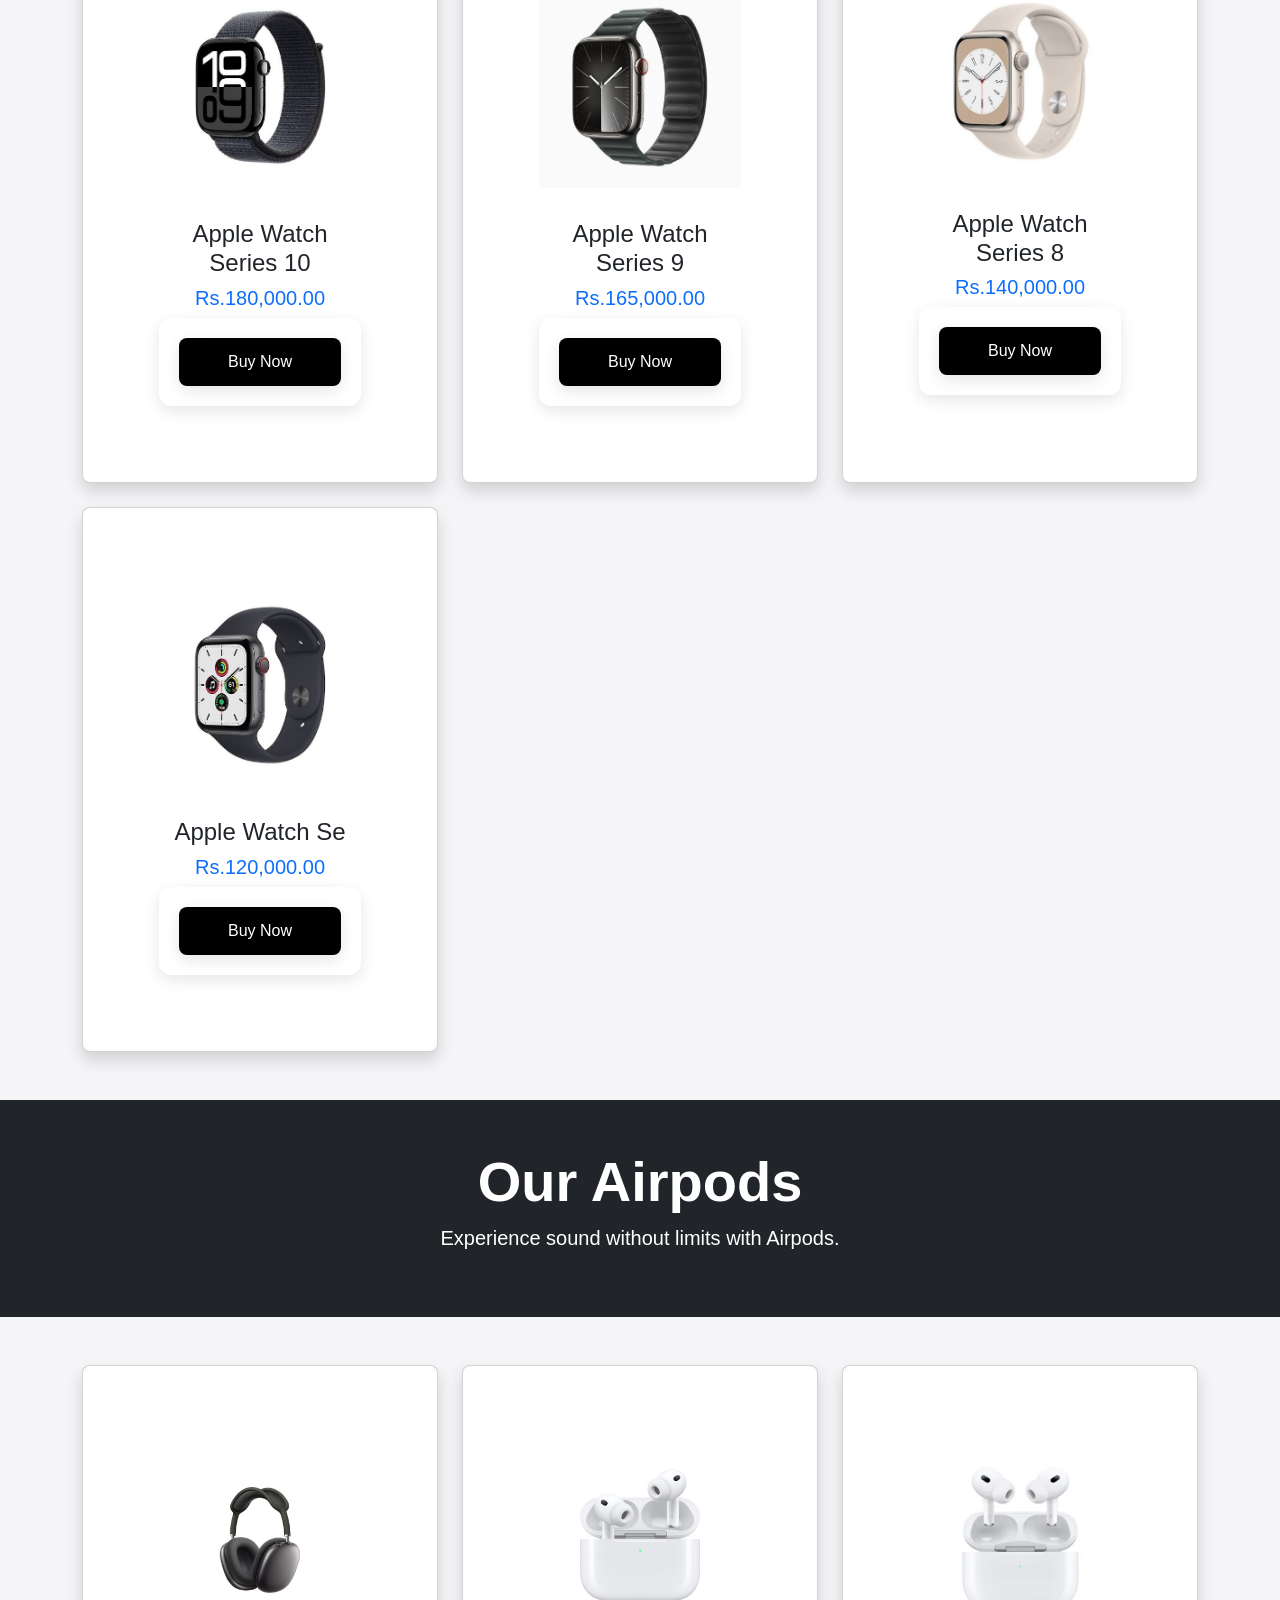
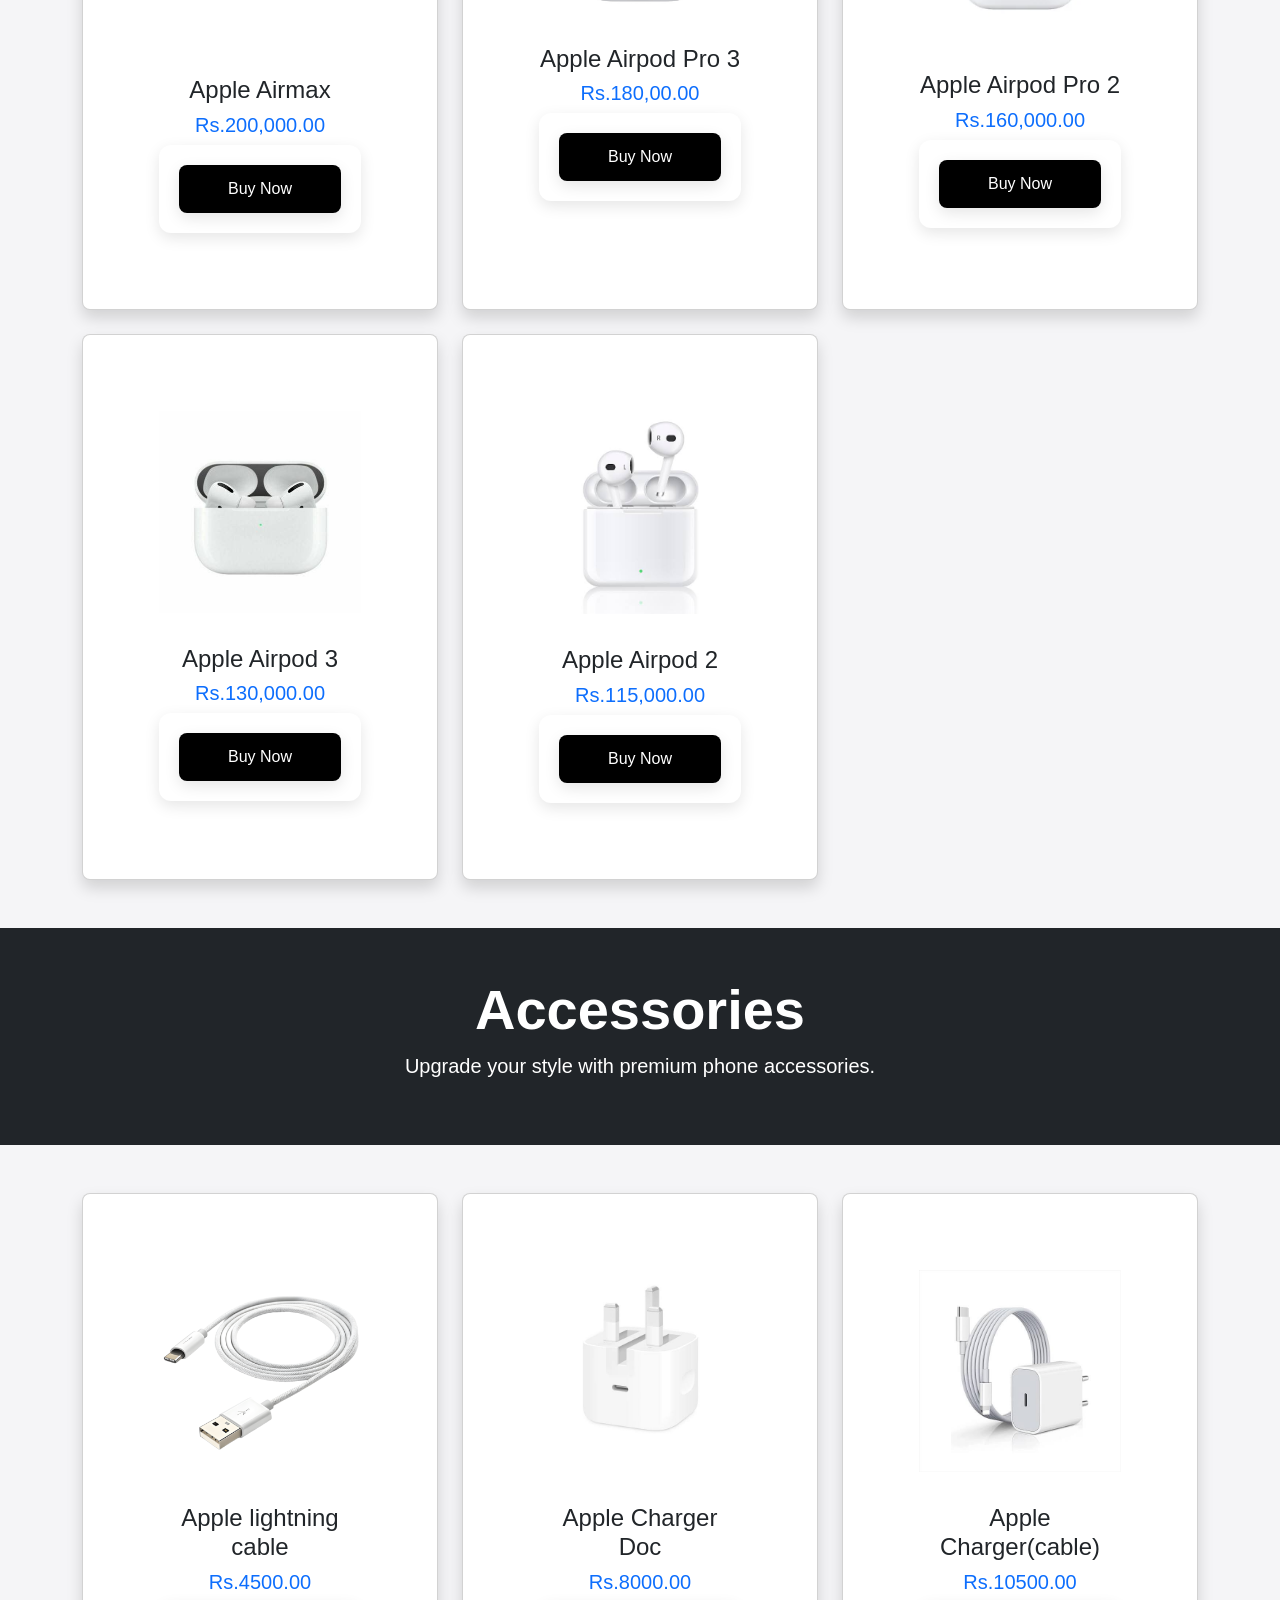
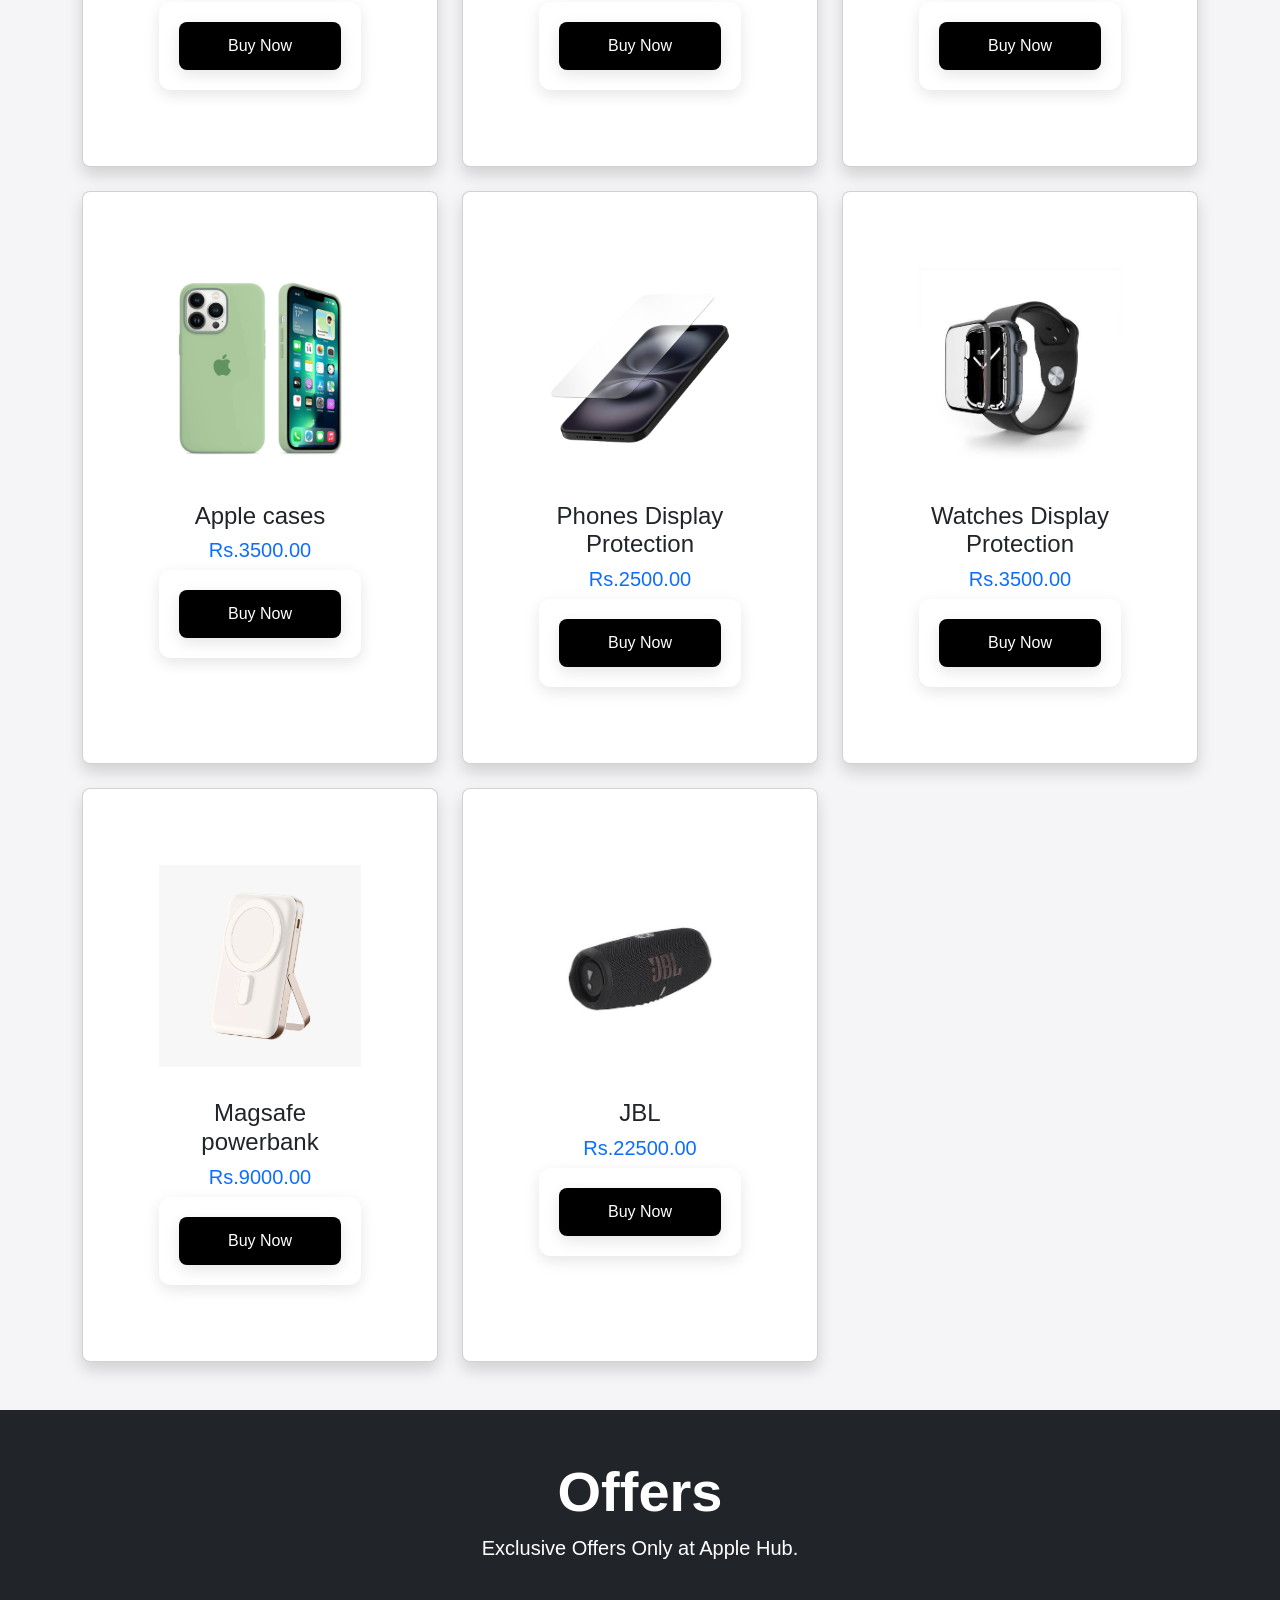
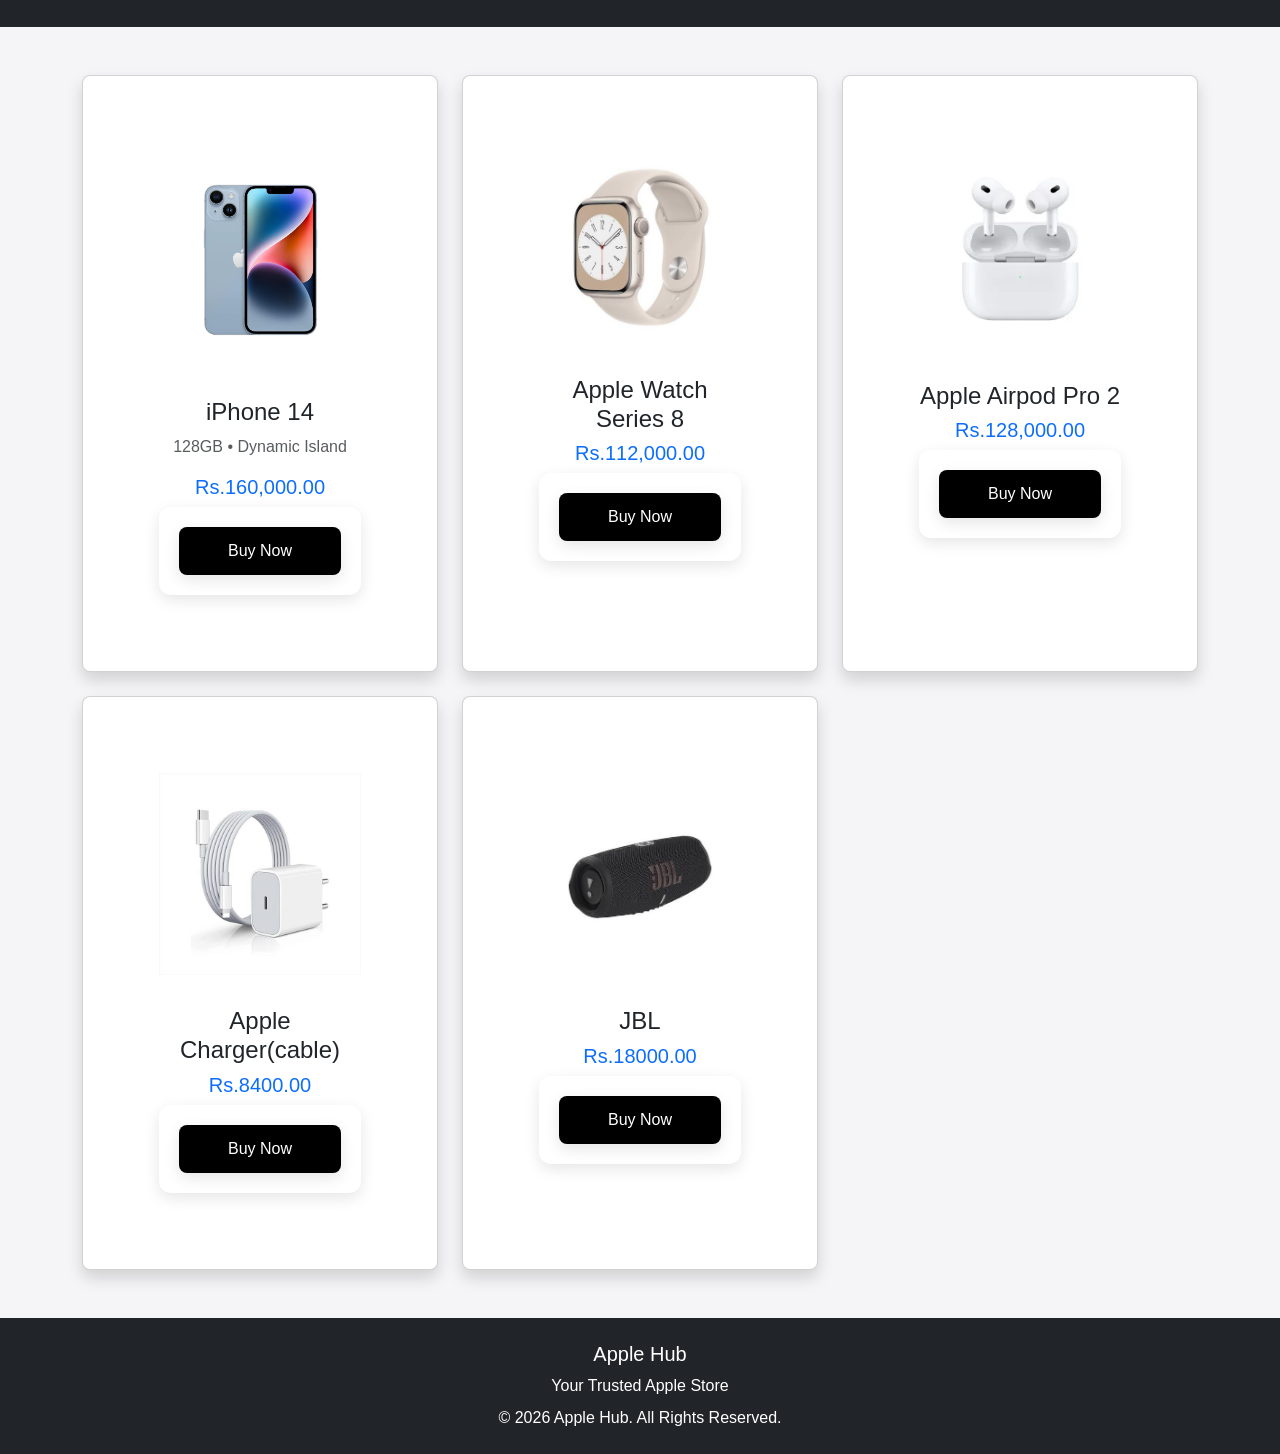
==== commit bbad2e62: "Add files via upload" ====
--- a/products.html
+++ b/products.html
@@ -37,8 +37,10 @@
 <!-- Page Header -->
 <section id="iPhones" class="bg-dark text-white text-center py-5">
     <div class="container">
+         
         <h1 class="display-4 fw-bold">Our iPhones</h1>
-        <p class="lead">Choose the perfect iPhone for you.</p>
+        <p class="lead">Choose the perfect iPhone for you.</p>   
+
     </div>
 </section>
 
@@ -64,6 +66,9 @@
 
 <h5 class="text-primary">Rs.350,000.00</h5>
 
+<div class="product-card">
+<button  class="product-card">Buy Now</button>
+</div>
 
 </div>
 
@@ -86,7 +91,9 @@
 
 <h5 class="text-primary">Rs.320,000.00</h5>
 
-
+<div class="product-card">
+<button  class="product-card">Buy Now</button>
+</div>
 
 </div>
 
@@ -109,7 +116,9 @@
 
 <h5 class="text-primary">$799</h5>
 
-
+<div class="product-card">
+<button  class="product-card">Buy Now</button>
+</div>
 
 </div>
 
@@ -132,7 +141,9 @@
 
 <h5 class="text-primary">Rs.330,000.00</h5>
 
-
+<div class="product-card">
+<button  class="product-card">Buy Now</button>
+</div>
 
 </div>
 
@@ -155,7 +166,9 @@
 
 <h5 class="text-primary">Rs.300,000.00</h5>
 
-
+<div class="product-card">
+<button  class="product-card">Buy Now</button>
+</div>
 
 </div>
 
@@ -178,7 +191,9 @@
 
 <h5 class="text-primary">Rs.280,000.00</h5>
 
-
+<div class="product-card">
+<button  class="product-card">Buy Now</button>
+</div>
 
 
 
@@ -203,7 +218,9 @@
 
 <h5 class="text-primary">Rs.250,000.00</h5>
 
-
+<div class="product-card">
+<button  class="product-card">Buy Now</button>
+</div>
 
 </div>
 
@@ -226,7 +243,9 @@
 
 <h5 class="text-primary">Rs.200,000.00</h5>
 
-
+<div class="product-card">
+<button  class="product-card">Buy Now</button>
+</div>
 
 </div>
 
@@ -266,6 +285,9 @@
 
 <h5 class="text-primary">Rs.260,000.00</h5>
 
+<div class="product-card">
+<button  class="product-card">Buy Now</button>
+</div>
 
 </div>
 
@@ -285,7 +307,9 @@
 
 <h5 class="text-primary">Rs.220,000.00</h5>
 
-
+<div class="product-card">
+<button  class="product-card">Buy Now</button>
+</div>
 
 </div>
 
@@ -305,7 +329,9 @@
 
 <h5 class="text-primary">Rs.190,000.00</h5>
 
-
+<div class="product-card">
+<button  class="product-card">Buy Now</button>
+</div>
 
 </div>
 
@@ -325,7 +351,9 @@
 
 <h5 class="text-primary">Rs.180,000.00</h5>
 
-
+<div class="product-card">
+<button  class="product-card">Buy Now</button>
+</div>
 
 </div>
 
@@ -345,7 +373,9 @@
 
 <h5 class="text-primary">Rs.165,000.00</h5>
 
-
+<div class="product-card">
+<button  class="product-card">Buy Now</button>
+</div>
 
 </div>
 
@@ -365,7 +395,9 @@
 
 <h5 class="text-primary">Rs.140,000.00</h5>
 
-
+<div class="product-card">
+<button  class="product-card">Buy Now</button>
+</div>
 
 </div>
 
@@ -385,7 +417,9 @@
 
 <h5 class="text-primary">Rs.120,000.00</h5>
 
-
+<div class="product-card">
+<button  class="product-card">Buy Now</button>
+</div>
 
 </div>
 
@@ -424,6 +458,9 @@
 
 <h5 class="text-primary">Rs.200,000.00</h5>
 
+<div class="product-card">
+<button  class="product-card">Buy Now</button>
+</div>
 
 </div>
 
@@ -443,7 +480,9 @@
 
 <h5 class="text-primary">Rs.180,00.00</h5>
 
-
+<div class="product-card">
+<button  class="product-card">Buy Now</button>
+</div>
 
 </div>
 
@@ -462,7 +501,9 @@
 
 <h5 class="text-primary">Rs.160,000.00</h5>
 
-
+<div class="product-card">
+<button  class="product-card">Buy Now</button>
+</div>
 
 </div>
 
@@ -482,7 +523,9 @@
 
 <h5 class="text-primary">Rs.130,000.00</h5>
 
-
+<div class="product-card">
+<button  class="product-card">Buy Now</button>
+</div>
 
 </div>
 
@@ -502,7 +545,9 @@
 
 <h5 class="text-primary">Rs.115,000.00</h5>
 
-
+<div class="product-card">
+<button  class="product-card">Buy Now</button>
+</div>
 
 </div>
 
@@ -543,6 +588,9 @@
 
 <h5 class="text-primary">Rs.4500.00</h5>
 
+<div class="product-card">
+<button  class="product-card">Buy Now</button>
+</div>
 
 </div>
 
@@ -562,7 +610,9 @@
 
 <h5 class="text-primary">Rs.8000.00</h5>
 
-
+<div class="product-card">
+<button  class="product-card">Buy Now</button>
+</div>
 
 </div>
 
@@ -581,7 +631,9 @@
 
 <h5 class="text-primary">Rs.10500.00</h5>
 
-
+<div class="product-card">
+<button  class="product-card">Buy Now</button>
+</div>
 
 </div>
 
@@ -601,7 +653,9 @@
 
 <h5 class="text-primary">Rs.3500.00</h5>
 
-
+<div class="product-card">
+<button  class="product-card">Buy Now</button>
+</div>
 
 </div>
 
@@ -621,7 +675,9 @@
 
 <h5 class="text-primary">Rs.2500.00</h5>
 
-
+<div class="product-card">
+<button  class="product-card">Buy Now</button>
+</div>
 
 </div>
 
@@ -641,7 +697,9 @@
 
 <h5 class="text-primary">Rs.3500.00</h5>
 
-
+<div class="product-card">
+<button  class="product-card">Buy Now</button>
+</div>
 
 </div>
 
@@ -661,7 +719,9 @@
 
 <h5 class="text-primary">Rs.9000.00</h5>
 
-
+<div class="product-card">
+<button  class="product-card">Buy Now</button>
+</div>
 
 </div>
 
@@ -681,7 +741,9 @@
 
 <h5 class="text-primary">Rs.22500.00</h5>
 
-
+<div class="product-card">
+<button  class="product-card">Buy Now</button>
+</div>
 
 </div>
 
@@ -724,7 +786,9 @@
 
 <h5 class="text-primary">Rs.160,000.00</h5>
 
-
+<div class="product-card">
+<button  class="product-card">Buy Now</button>
+</div>
 
 </div>
 
@@ -744,7 +808,9 @@
 
 <h5 class="text-primary">Rs.112,000.00</h5>
 
-
+<div class="product-card">
+<button  class="product-card">Buy Now</button>
+</div>
 
 </div>
 
@@ -763,7 +829,9 @@
 
 <h5 class="text-primary">Rs.128,000.00</h5>
 
-
+<div class="product-card">
+<button  class="product-card">Buy Now</button>
+</div>
 
 </div>
 
@@ -782,7 +850,9 @@
 
 <h5 class="text-primary">Rs.8400.00</h5>
 
-
+<div class="product-card">
+<button  class="product-card">Buy Now</button>
+</div>
 
 </div>
 
@@ -803,7 +873,9 @@
 
 <h5 class="text-primary">Rs.18000.00</h5>
 
-
+<div class="product-card">
+<button  class="product-card">Buy Now</button>
+</div>
 
 </div>
 
